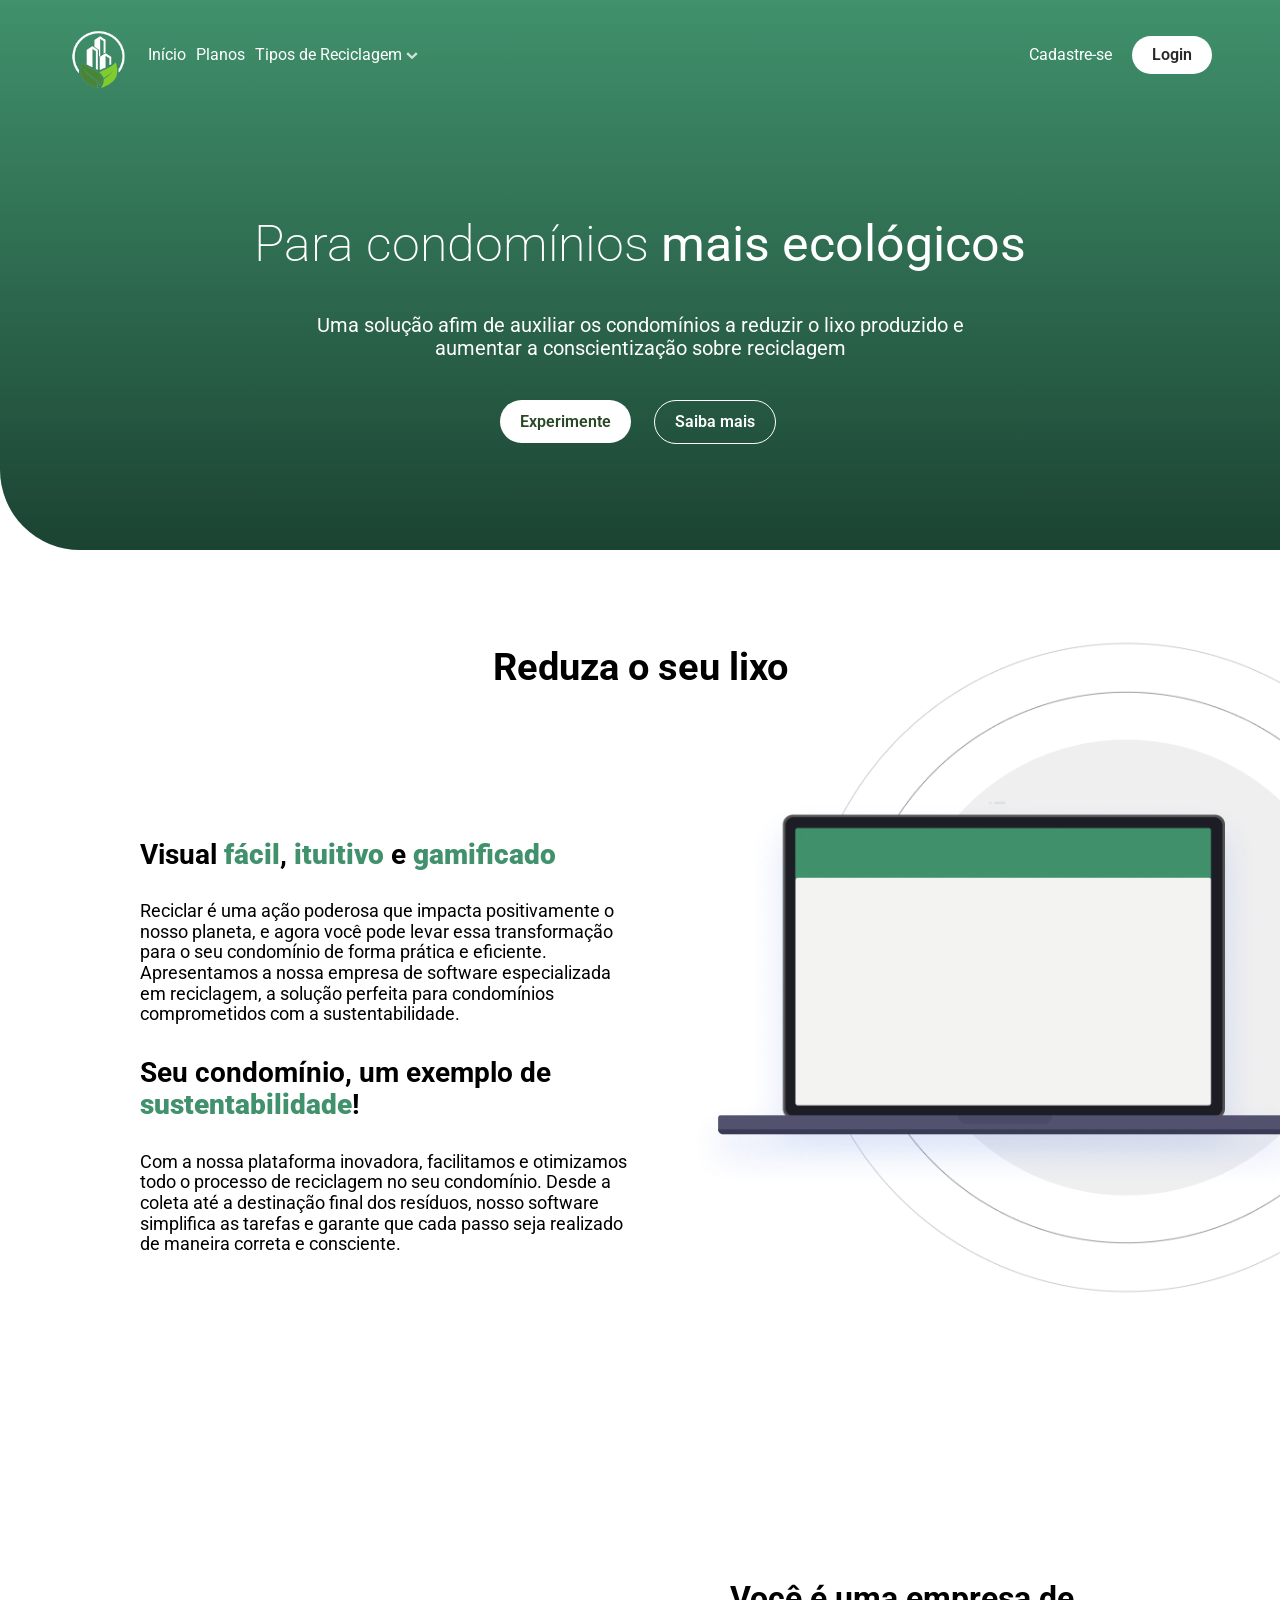
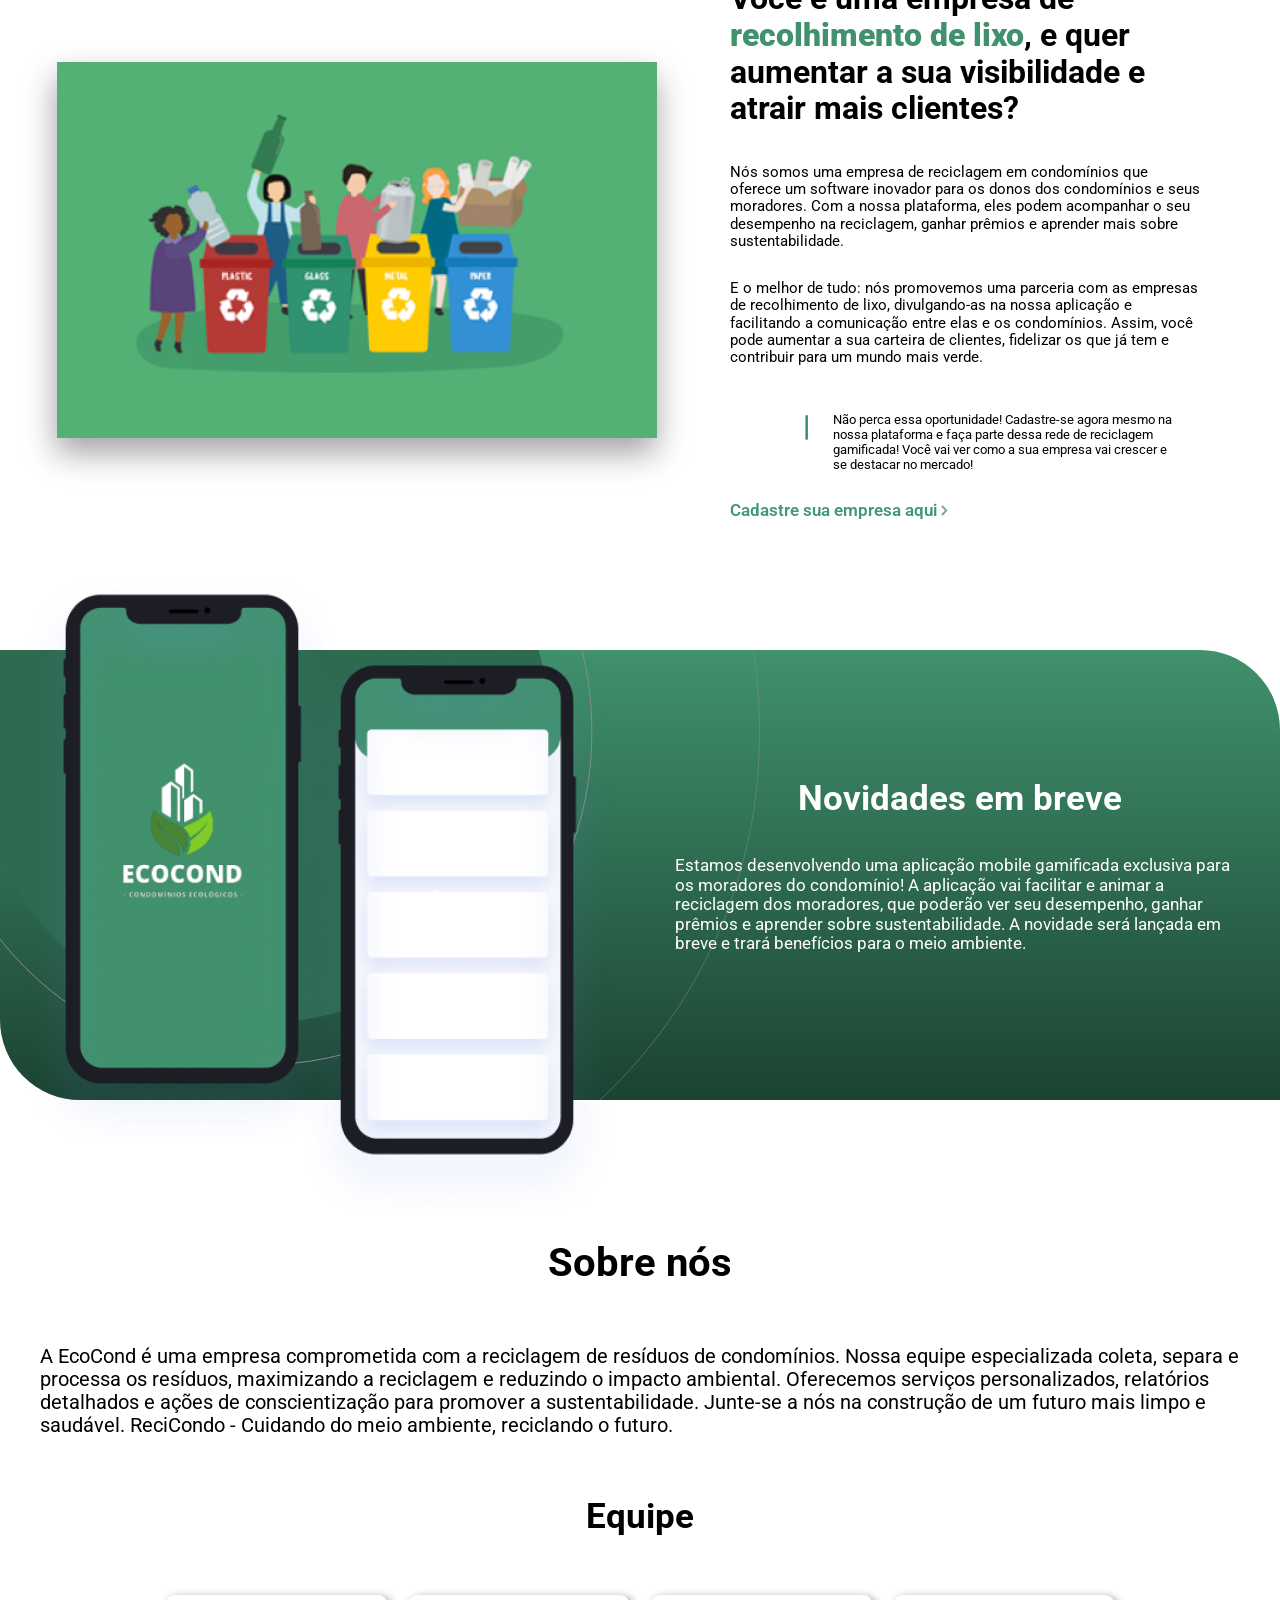
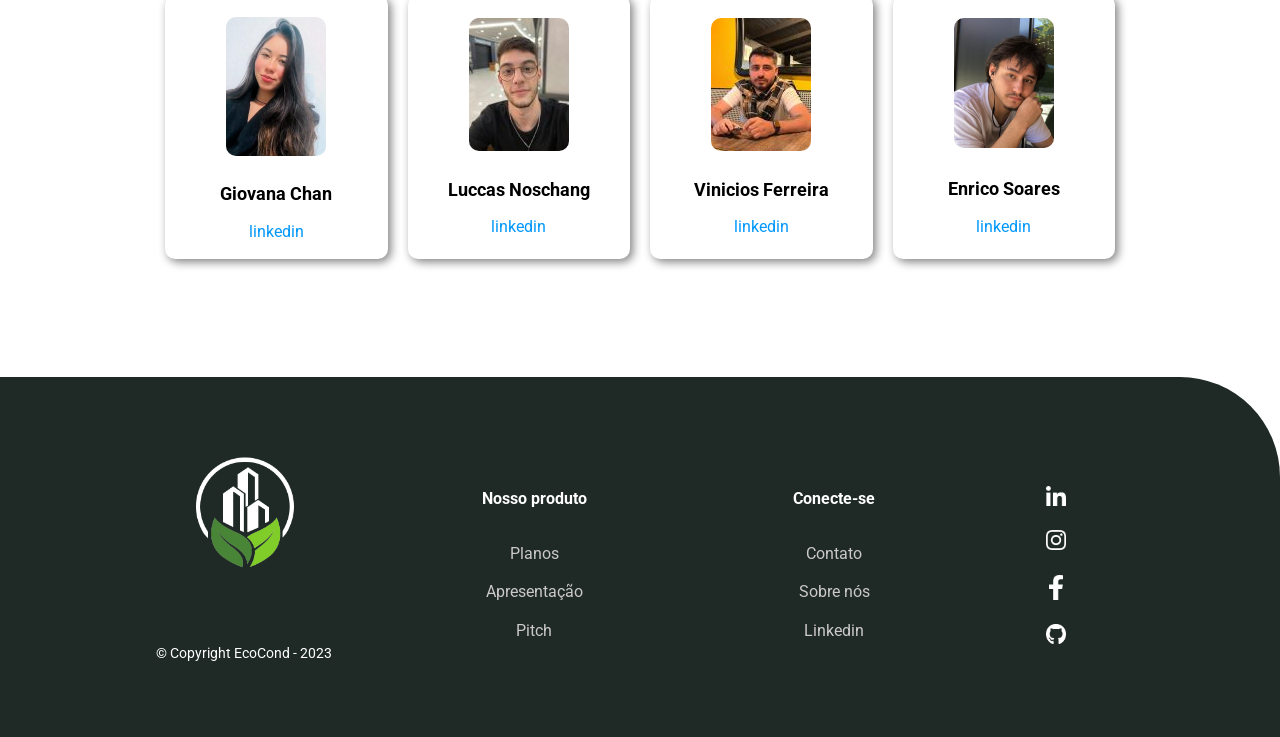
==== index.html @ fe973d86 "att" ====
<!DOCTYPE html>
<html lang="en">
<head>
    <meta charset="UTF-8">
    <meta name="viewport" content="width=device-width, initial-scale=1.0">
    <link rel="preconnect" href="https://fonts.googleapis.com">
    <link rel="preconnect" href="https://fonts.gstatic.com" crossorigin>
    <link href="https://fonts.googleapis.com/css2?family=Roboto:wght@100;300;400&display=swap" rel="stylesheet">
    <link rel="icon" href="img/logo.png">
    <link rel="stylesheet" href="css/normalize.css">
    <link rel="stylesheet" href="css/reset.css">
    <link rel="stylesheet" href="css/style.css">
    <link rel="stylesheet" href="css/cabecalho.css">
    <link rel="stylesheet" href="css/principal.css">
    <link rel="stylesheet" href="css/rodape.css">
    <link rel="stylesheet" href="css/sobreNos.css">
    <title>EcoCond</title>
</head>
<body>
    
    <!-- conteúdo cabeçalho -->

    <div class="container">
        
        <header class="cabeçalho">  
            <div id="selecao-cabecalho">
                <div id="selecao-esquerda">
                </div>  
                
                <div id="selecao-meio-esquerda">
                    <img id="logo" src="img/logo.png" alt="EcoCond logo">
                    
                    <nav class="menu">
                        <ul class="menu-lista">
                            <li class="menu-item"><a class="menu-link" href="index.html">Início</a></li>
                            <li class="menu-item"><a class="menu-link" href="planos.html">Planos</a></li>
                            
                            <li class="item-dropdown" id="dropdown">
                                Tipos de Reciclagem<img src="img/seta.svg" id="seta"></a>
                                <ul class="submenu">
                                    <li class="item-dropdown"><a class="link-dropdown" href="metal.html"><b>Metal</b></a></li>
                                    <li class="item-dropdown"><a class="link-dropdown" href="organico.html"><b>Orgânico</b></a></li>
                                    <li class="item-dropdown"><a class="link-dropdown" href="papel.html"><b>Papel</b></a></li>
                                    <li class="item-dropdown"><a class="link-dropdown" href="plastico.html"><b>Plastico</b></a></li>
                                    <li class="item-dropdown"><a class="link-dropdown" href="vidro.html"><b>Vidro</b></a></li> 
                                    <li class="item-dropdown"><a class="link-dropdown" href="eletronicos.html"><b>Eletrônicos</b></a></li>   
                                </ul>
                            </li> 
                        </ul>
                    </nav>
                </div>
                
                <div id="selecao-meio-meio">
                </div>
                
                <div id="selecao-meio-direita">
                    <nav>
                        <ul class="menu-lista">
                            <div>
                                <li class="menu-item"><a class="menu-link" href="login.html">Cadastre-se</a></li>
                            </div>
                            <div id="espacamento-login-direita">
                                <li id="login-direita"><a id="menu-login" href="login.html">Login</a></li>
                            </div>
                        </ul>
                    </nav>
                </div>
                
                <div id="selecao-direita">
                </div>
            </div>
            
            <div id="baixo-cabecalho">
                <h1 id="titulo-cabecalho">Para condomínios <b>mais ecológicos</b></h1>
                <p id="paragrafo-cabecalho">Uma solução afim de auxiliar os condomínios a reduzir o lixo produzido e aumentar a conscientização sobre reciclagem</p>
                
                <div id="botoes">
                    <div id="espacamento-botoes">
                        <button id="botao-experimente"><a id="link-btn-experimente" href="planos.html">Experimente</a></button>
                    </div>
                    <div id="espacamento-botoes">
                        <button id="botao-saibamais"><a id="link-btn-saibaMais" href="planos.html">Saiba mais</a></button>
                    </div>
                </div>
            </div>
            <!-- <img id="fundo-cabecalho" src="img/fundoCabecalho.png"> -->
        </header>
        

<!-- conteúdo principal -->
        
<div class="divisão">
</div>

        <div class="content">
            
            <div id="principal-cima">
                <h2 class="titulo-pagina">Reduza o seu lixo</h2>
            </div> 
            
            <section>
                <div id="divisao-esquerda">
                </div>

                <div id="principal-esquerda">
                    
                    <div class="alinhamento">
                        <h3 class="subtitulo-pagina">Visual <strong>fácil</strong>, <strong>ituitivo</strong> e <strong>gamificado</strong></h3>
                        <p class="texto-pagina">Reciclar é uma ação poderosa que impacta positivamente o nosso planeta, e agora você pode levar essa transformação para o seu condomínio de forma prática e eficiente. Apresentamos a nossa empresa de software especializada em reciclagem, a solução perfeita para condomínios comprometidos com a sustentabilidade.</p>
                    </div>
                        
                    <div class="alinhamento">
                        <h3 class="subtitulo-pagina">Seu condomínio, um exemplo de <strong>sustentabilidade</strong>!</h3>
                        <p class="texto-pagina">Com a nossa plataforma inovadora, facilitamos e otimizamos todo o processo de reciclagem no seu condomínio. Desde a coleta até a destinação final dos resíduos, nosso software simplifica as tarefas e garante que cada passo seja realizado de maneira correta e consciente.</p>  
                    </div>

                </div>
                
                <div id="principal-direita">
                    <img class="preview-desktop" src="img/desktop.png">
                </div>

            </section>
        </div>

<div id="empresas">
    <div id="empresas-esquerda">
        <img id="empresas-img" src="img/empresasReciclagem.png" alt="">
        <div id="empresas-esquerda-direita">
        </div>    
</div>
    
    <div id="empresas-direita">

        <div id="empresas-direita-cima">
            <h1 id="titulo-empresas">Você é uma empresa de <strong>recolhimento de lixo</strong>, e quer aumentar a sua visibilidade e atrair mais clientes?</h1>
        </div>
            
        <div id="empresas-direita-meio">
            <p class="texto-empresas">Nós somos uma empresa de reciclagem em condomínios que oferece um software inovador para os donos dos condomínios e seus moradores. Com a nossa plataforma, eles podem acompanhar o seu desempenho na reciclagem, ganhar prêmios e aprender mais sobre sustentabilidade.</p>
            
            <p class="texto-empresas">E o melhor de tudo: nós promovemos uma parceria com as empresas de recolhimento de lixo, divulgando-as na nossa aplicação e facilitando a comunicação entre elas e os condomínios. Assim, você pode aumentar a sua carteira de clientes, fidelizar os que já tem e contribuir para um mundo mais verde.</p>
        </div>
            
        <div id="empresas-direita-meio-baixo">
            <div id="espacamento-direita"></div>
            <img id="marcador" src="img/marcador.png" alt="">
            <p id="texto-empresas-meio-baixo">Não perca essa oportunidade! Cadastre-se agora mesmo na nossa plataforma e faça parte dessa rede de reciclagem gamificada! Você vai ver como a sua empresa vai crescer e se destacar no mercado!</p>
        </div>

        <div id="empresas-direita-baixo">
            <a id="empresas-cadastro" href="CadastrarEmpresas.html">Cadastre sua empresa aqui <img src="img/seta.png" alt=""></a>
        </div>
    </div>
</div>

<div class="divisão">
</div>


<!-- conteúdo complementar -->
        
            <aside>
                <div id="novidades">
                    <div id="complementar">
                        <div id="complementar-esquerda">
                            <img id="circle" src="img/circles.svg" alt="">
                            <img id="mobile" src="img/celulares.png" alt="EcoCond mobile">
                    </div>
                        
                        <div id="complementar-direita">
                            <h1 id="titulo-complementar">Novidades em breve</h1>
                            <p id="subtitulo-complementar"> Estamos desenvolvendo uma aplicação mobile gamificada exclusiva para os moradores do condomínio! A aplicação vai facilitar e animar a reciclagem dos moradores, que poderão ver seu desempenho, ganhar prêmios e aprender sobre sustentabilidade. A novidade será lançada em breve e trará benefícios para o meio ambiente. </p>
                        </div>
                    </div>
                </div>

<div class="divisão">
</div>


<div id="sobreNos">
    
    
        <p id="titulo-sobrenos">Sobre nós</p> 
        
        <p class="textoSobre">A EcoCond é uma empresa comprometida com a reciclagem de resíduos de condomínios. Nossa equipe especializada coleta, separa e processa os resíduos, maximizando a reciclagem e reduzindo o impacto ambiental. Oferecemos serviços personalizados, relatórios detalhados e ações de conscientização para promover a sustentabilidade. Junte-se a nós na construção de um futuro mais limpo e saudável. ReciCondo - Cuidando do meio ambiente, reciclando o futuro.</p>
    
        <h2 id="nomeEquipe">Equipe</h2>
    
    <section class="image-gallery">

                     <div class="card" class="image-gallery">
                       <img class="tamanhoImagem"  src="img/gi.png">
                       <div class="espaçamento-saibaMais">  
                           <p class="fonteNome">Giovana Chan</p>
                           <a class="alteracaoLinkedin" href="https://www.linkedin.com/in/giovana-chan-403ba5239/" target="_blank">linkedin</a>
                        </div>
                    </div>
                    
                    <div class="card" class="image-gallery">
                        <img class="tamanhoImagem"  src="img/luca.jpg">
                        <div class="espaçamento-saibaMais">
                            <p class="fonteNome">Luccas Noschang</p>
                            <a class="linkedinFonte" href="https://www.linkedin.com/in/luccas-noschang-95173220b/" target="_blank">linkedin</a>
                        </div>
                    </div>
                    <div class="card" class="image-gallery">
                        <img class="tamanhoImagem" src="img/vini.jpg">
                        <div class="espaçamento-saibaMais">
                            <p class="fonteNome">Vinicios Ferreira</p>
                            <a class="linkedinFonte" href="https://www.linkedin.com/in/vinicios-ferreira-dos-santos-252737183/" target="_blank">linkedin</a>
                        </div>
                    </div>
                    <div class="card" class="image-gallery">
                        <img class="tamanhoImagem" src="img/enrico.png ">
                        <div class="espaçamento-saibaMais">
                            <p class="fonteNome">Enrico Soares</p>
                            <a class="linkedinFonte" href="https://www.linkedin.com/in/enrico-soares-ramos-da-silva-666826270/" target="_blank">linkedin</a>
                        </div>
                    </div>
                </section>
                
            </div>
            </aside>

<div class="divisão">
</div>

<!-- conteúdo do rodapé -->

            <footer>
                
                <div id="rodape-esquerda">
                </div>
                
                <div id="rodape-meio-esquerda">
                    <img id="logo-rodape" src="img/logo.png" alt="EcoCond logo">
                    <p id="copyright">&copy; Copyright EcoCond - 2023</p>
                    
                </div>
                
                <div id="rodape-meio-meio">
                    <p class="titulo-rodape">Nosso produto</p>
                    <a class="rodape" href="">Planos</a>
                    <a class="rodape" href="">Apresentação</a>
                    <a class="rodape" href="">Pitch</a>
                </div>
                    
                <div id="rodape-meio-direita">
                    <p class="titulo-rodape">Conecte-se</p>
                    <a class="rodape" href="">Contato</a>
                    <a class="rodape" href="">Sobre nós</a>
                    <a class="rodape" href="">Linkedin</a>
                </div>
            
                
                <div id="redes-sociais">
                    <div></div>
                    <a href=""><img id="linkedin" src="img/linkedin.png" alt="Linkedin"></a>
                    <a href=""><img id="instagram" src="img/instagram.png" alt="Instagram"></a>
                    <a href=""><img id="facebook" src="img/facebook.png" alt="Facebook"></a>
                    <a href="https://github.com/luccasnoschang/Site-SA"><img id="github" src="img/github.png" alt="GitHub"></a>
                </div>
                    
                <div id="rodape-direita">
                </div>
                
            </footer>
    </div>

</body>
</html>
---- css/cabecalho.css ----
/* *{
    border: 1px solid red; 
} */

html{
    height: 100%;
}

body{
    height: 100%;
    font-family: 'Roboto', sans-serif;
}

.container{
    width: 100%;
    height: 100%;
    position: absolute;
}

.cabeçalho{
    background:linear-gradient(#40916c, #1b4332);
    border-radius: 0px 0px 0px 80px;
    width: 100%;
    height: 550px;
}

#selecao-cabecalho{
    display: flex;
    width: 100%;
    height: 20%;
}

#fundo-cabecalho{
    width: 900px;
    height:900px;
    opacity: 20%;
    object-fit: cover;
    object-position:0px 200px;
    transform: translate(60%, -100%);
}

#selecao-esquerda{
    height: 100%;
    width: 5%;
}

#selecao-meio-esquerda{
    display: flex;
    align-items: center;
    height: 100%;
    width:40%;
}

#logo{
    margin-right: 10px;
    height: 70px;
    width: 80px;
}

.menu{
    width: 360px;
}

.menu-lista{
    width: 800px;
    display: flex;
    justify-content:end;
    width: 200px;
    align-items: center;
    gap: 10px;
    text-decoration: none;
    color: white;
    width: 350px;
}

.menu-item {
    list-style: none;
    text-decoration: none;
    color: white;
    font-size:15.7px;
}

#seta{
    width: 12px;
    padding-left: 4px;
}

.item-dropdown{
    cursor: pointer;
    list-style: none;
    margin-right: 0;
    padding: 0;
    font-size:15px;
    text-decoration: none;
    color: white;
}

.submenu{
    position: absolute;
    box-shadow: 0 0 2px #285a44;
    display: none;
}

.submenu a{
    display: block;
    font-weight: 100;
    margin: 10px;
    padding: 0px 40px 0px 40px;
    border-radius: 0;
}

#dropdown{
    width: 550px;
    list-style: none;
    text-decoration: none;
    color: white;
    font-size:15.7px;
}

.item-dropdown:hover .submenu{
    display: block;
    background-color: #1b4332;
    border-radius: 0px 0px 10px 10px;
}

.link-dropdown{
    font-size:16px;    
}

.link-dropdown:hover{
    opacity: 70%;
}

nav li a{
    text-decoration: none;
    color: white;
    
}

.menu-link{
    text-decoration: none;
    color: white;
}

.menu-link:hover{
    opacity: 70%;
}

#selecao-meio-meio{
    height: 100%;
    width: 20%;
}

#selecao-meio-direita{
    display: flex;
    align-items: center;
    justify-content: end;
    height: 100%;
    width:40%;
}

#espacamento-login-direita{
    display: flex;
    justify-content: center;
    width: 100px;
}

#login-direita{
    list-style: none;
    color: black;
    background-color: white;    
    border-radius: 20px;
    padding: 10px 20px 10px 20px;
    border: solid 0px;
    font-weight: 500;
}

#menu-login{
    text-decoration: none;
    color: #272827;
    font-weight:600;
}

#login-direita:hover{
    letter-spacing: 1.5px;
    transition-duration: .28s;
    cursor: pointer;
}

#login-direita:visited{
    color:white;
}

#login-direita:active{
    font-weight: 400;
    
    color:white;
    background-color: rgba(0, 0, 0, 0.0);
    border: solid 1px;
}

#selecao-direita{
    height: 100%;
    width: 5%;
}

#baixo-cabecalho{
    color: white;
    display: flex;
    flex-direction: column;
    align-items: center;
    justify-content: center;
    width: 100%;
    height: 80%;
    gap:20px;
}

#titulo-cabecalho{
    font-size:50px;
    font-weight: 200;
}

#paragrafo-cabecalho{
    width:700px;
    text-align: center;
    font-size: 20px;
}

#botoes{
    display: flex;
}

#espacamento-botoes{
    display: flex;
    justify-content: center;
    align-items: center;
    width: 150px;
}

#botao-experimente{
    text-align: center;
    background-color: white;    
    border-radius: 40px;
    padding: 12.5px;
    padding-left: 20px;
    padding-right:20px;
    border: solid 0px;
    font-weight: 600;
    cursor: pointer;
    color: #294925;
}

#botao-experimente:hover{
    letter-spacing: 1.5px;
    transition-duration: .28s;
    font-weight: 600;
}

#botao-experimente:active{
    background-color: rgba(0, 0, 0, 0.0);
    border: solid 1px;
    color:white;
    padding: 12px 20px 12px 20px;
}

#link-btn-experimente{
    text-decoration: none;
    color:#294925;
}

#link-btn-experimente:active{
    color: white;
}

#botao-experimente:active #link-btn-experimente{
    color: white;
}

#botao-saibamais{
    text-align: center;
    background-color: rgba(0, 0, 0, 0.0);
    color: none;
    border: solid 1px;
    color:white;
    border-radius: 30px;
    padding: 12px 20px 12px 20px;
    font-weight: 600;
    cursor: pointer;   
}

#botao-saibamais:hover{
    font-weight: 600;
    letter-spacing: 1.5px;
    transition-duration: .28s;
    padding: 12px;
    padding-left: 20px;
    padding-right:20px;
}

#botao-saibamais:active{
    background-color: white;
    border: solid 0px;
    color: #294925;
    padding: 12px;
    padding-left: 20px;
    padding-right:20px;
}

#botao-saibamais:active #link-btn-saibaMais{
    color: #294925;
}

#link-btn-saibaMais{
    text-decoration: none;
    color:white;
}

#link-btn-saibaMais:active{
    color: #294925;
}
---- css/principal.css ----
.content{
    width: 100%;
    height: 100%;
}

section{
    display: flex;
    height: 100%;
    width: 100%;
}

#principal-cima{
    display: flex;
    align-items: flex-end;
    justify-content: center;
    width: 100%;
    height: 10%;
}

.titulo-pagina{
    font-size: 38px;
    margin: 50px;
}

#divisao-esquerda{
    width: 15%;
    height:70%;
}

#principal-esquerda{
    display: flex;
    flex-direction: column;
    justify-content: center;
    height: 70%;
    width: 40%;
}

.alinhamento{
    margin-top: 50px;
    height: 180px; 
    display: flex;
    flex-direction: column;
    justify-content: flex-end;
}

.subtitulo-pagina{
    width: 500px;
    font-size: 28px;
}

strong{
    color: #40916c;
}

.texto-pagina{
    width: 500px;
    margin:30px 0px 30px 0px;
    font-size:18px;
}

#principal-direita{
    display: flex;
    flex-direction: row-reverse;
    height: 70%;
    width: 50%;
}

.preview-desktop{
    width: 750px;
    height: 650px;
    object-fit: cover;
    object-position:150px 0px;
    transform: translate(0, -15%);
}

#empresas{
    display: flex;
    width: 100%;
    height: 600px;
}

#empresas-esquerda{
    display: flex;
    justify-content: flex-end;
    align-items: center;
    width: 57%;
    height: 100%;
}

#empresas-esquerda-direita{
    width: 10%;
}

#empresas-img{
    width: 600px;
    box-shadow: -1px 15px 30px rgb(163, 163, 163);
}

#empresas-direita{
    display: flex;
    flex-direction: column;
    margin-top: 30px;
    width: 43%;
    height: 100%;
}

#empresas-direita-cima{
    width: 100%;
    height: 25%;
    display: flex;
    align-items: flex-start;
}

#titulo-empresas{
    width: 450px;
}

#empresas-direita-meio{
    height: 45%;
    width: 100%;
    display: flex;
    flex-direction: column;
    justify-content: center;
    align-items: flex-start;
}

.texto-empresas{
    width: 470px;
    font-size: 15px;
}

#texto-empresas-meio-baixo{
    width: 350px;
    font-size: 13px;
}

#espacamento-direita{
    width: 50px;
}

#marcador{
    margin-top: 15px;
    width: 3px;
    height: 25px;
}

#empresas-direita-meio-baixo{
    height: 13%;
    width: 100%;
    display: flex;
    align-items: flex-start;
    gap: 25px;
    justify-content: flex-start;
}

#empresas-direita-baixo{
    display: flex;
    align-items: center;
    width: 100%;
    width: 100%;
    height: 11%;
}

#empresas-cadastro{
    font-size: 17px;
    text-decoration: none;
    color: #419974;
    font-weight: 600;
}

aside{
    width: 100%;
    display: flex;
    flex-direction: column;
}

#novidades{
    background:linear-gradient(#40916c, #1b4332);
    border-radius:0px 80px 0px 80px;
    display: flex;
    flex-direction: column;
    justify-content: center;
    align-items: center;
    width: 100%;
    height:450px;
}

#complementar{
    display: flex;
    width: 100%;
    height: 100%;
}

#complementar-esquerda{
    display: flex;
    justify-content: center;
    width: 50%;
    height: 100%;
}

#circle{
    position: absolute;
    width:1000px;
    height: 450px; 
    object-position: -60px -420px;
    object-fit: cover;
}

#mobile{
    position: absolute;
    z-index: 9999;
    width: 600px;
    height: 650px;
    transform: translate(0px, -12%);
}

#complementar-direita{
    display: flex;
    flex-direction: column;
    justify-content: center;
    align-items:center;
    width: 50%;
    gap:20px;
    height: 100%;
}

#titulo-complementar{
    color:white;
    font-size: 35px;
}

#subtitulo-complementar{
    width:570px;
    font-size: 17px;
    color: white;
}

#sobreNos{
    display: flex;
    flex-direction: column;
    justify-content: center;
    align-items: center;
}

#titulo-sobrenos{
    height: 45px;
    font-size: 40px;
    font-weight: bold;
}

.image-gallery{
    display: flex;
    flex-direction:row;
    justify-content:space-between;
    align-items: center;
    gap:20px;
    width: 95%;
    max-width: 950px;
    height: 300px;
}
    
.titulo{
    font-size: 20px;
    display: flex;
    justify-content: center;
    align-items: center;
    flex-direction: column;
    color: aliceblue;
}
  
.textoSobre{
    width: 1200px;
    font-size: 20px;
    display: flex;
    justify-content: center;
    align-items: center;
    flex-direction: column;
}
  
#nomeEquipe{
    font-size: 35px;
    margin: 40px;
}
  
.linkedinFonte{
    text-decoration: solid;
    color:  #0197fc;
    display: flex;
    justify-content: center;
    align-items: center;
}
  
.alteracaoLinkedin{
    text-decoration: solid;
    color:  #0197fc;
    display: flex;
    justify-content: center;
    align-items: center;
    object-position: 0px 0px;
    transform: translate(0%, 0%);
}
  
.card {
    display: flex;
    justify-content:space-around;
    flex-direction: column;
    align-items: center;
    width: 200px;
    gap:10px;
    height: 220px;
    padding: 22px;
    background-color:white;
    border-radius: 10px;
    box-shadow: 3px 3px 10px grey;
}
  
.fonteNome{
    font-weight: bold;
    font-size: 18px;
}
  
.alteracaoNome{
    display: flex;
    justify-content: center;
}
  
.espaçamento-saibaMais{
    display: flex;
    flex-direction: column;
}

.tamanhoImagem{
    border-radius: 10px;
}

.divisão{
    width: 100%;
    height: 100px;
}
---- css/rodape.css ----
/* Rodapé */

footer{
    background: rgb(31, 42, 38);
    border-radius: 0px 100px 0px 0px;
    color: white;
    display: flex;
    text-align: center;
    justify-content: space-between;
    width:100%;
    height: 40%;
}

#rodape-esquerda{
    width:15%;
    height: 100%;
}

#rodape-meio-esquerda{
    width:15%;
    display: flex;
    flex-direction: column;
    justify-content: center;
    gap: 60px;
    align-items: center;
}

#logo-rodape{
    width:150px;
    height:135px;
}

#rodape-meio-meio{
    display: flex;
    flex-direction: column;
    align-items: flex-end;
    justify-content: center;
    gap: 20px;
    width:35%;
}

.titulo-rodape{
    width:300px;
    font-size: 16px;
    font-weight: bold;
}

.rodape{
    width: 300px;
    color: rgb(203, 201, 201);
    text-decoration: none;
    
}

#rodape-meio-direita{
    display: flex;
    text-align: center;
    flex-direction: column;
    align-items: flex-start;
    justify-content: center;
    gap: 20px;
    width:35%;
}

#rodape-direita{
    width:20%;
    height: 100%;
}

#copyright{
    font-size: 14px;
    height: 20px;
    width: 200px;
}

#redes-sociais{
    display: flex;
    align-items: center;
    justify-content: center;
    flex-direction: column;
    width: 70px;
    gap:20px;
}

#linkedin{
    height: 20px;
}

#instagram{
    height: 20px;
}

#facebook{
    height: 25px;
}

#github{
    height: 20px;
}
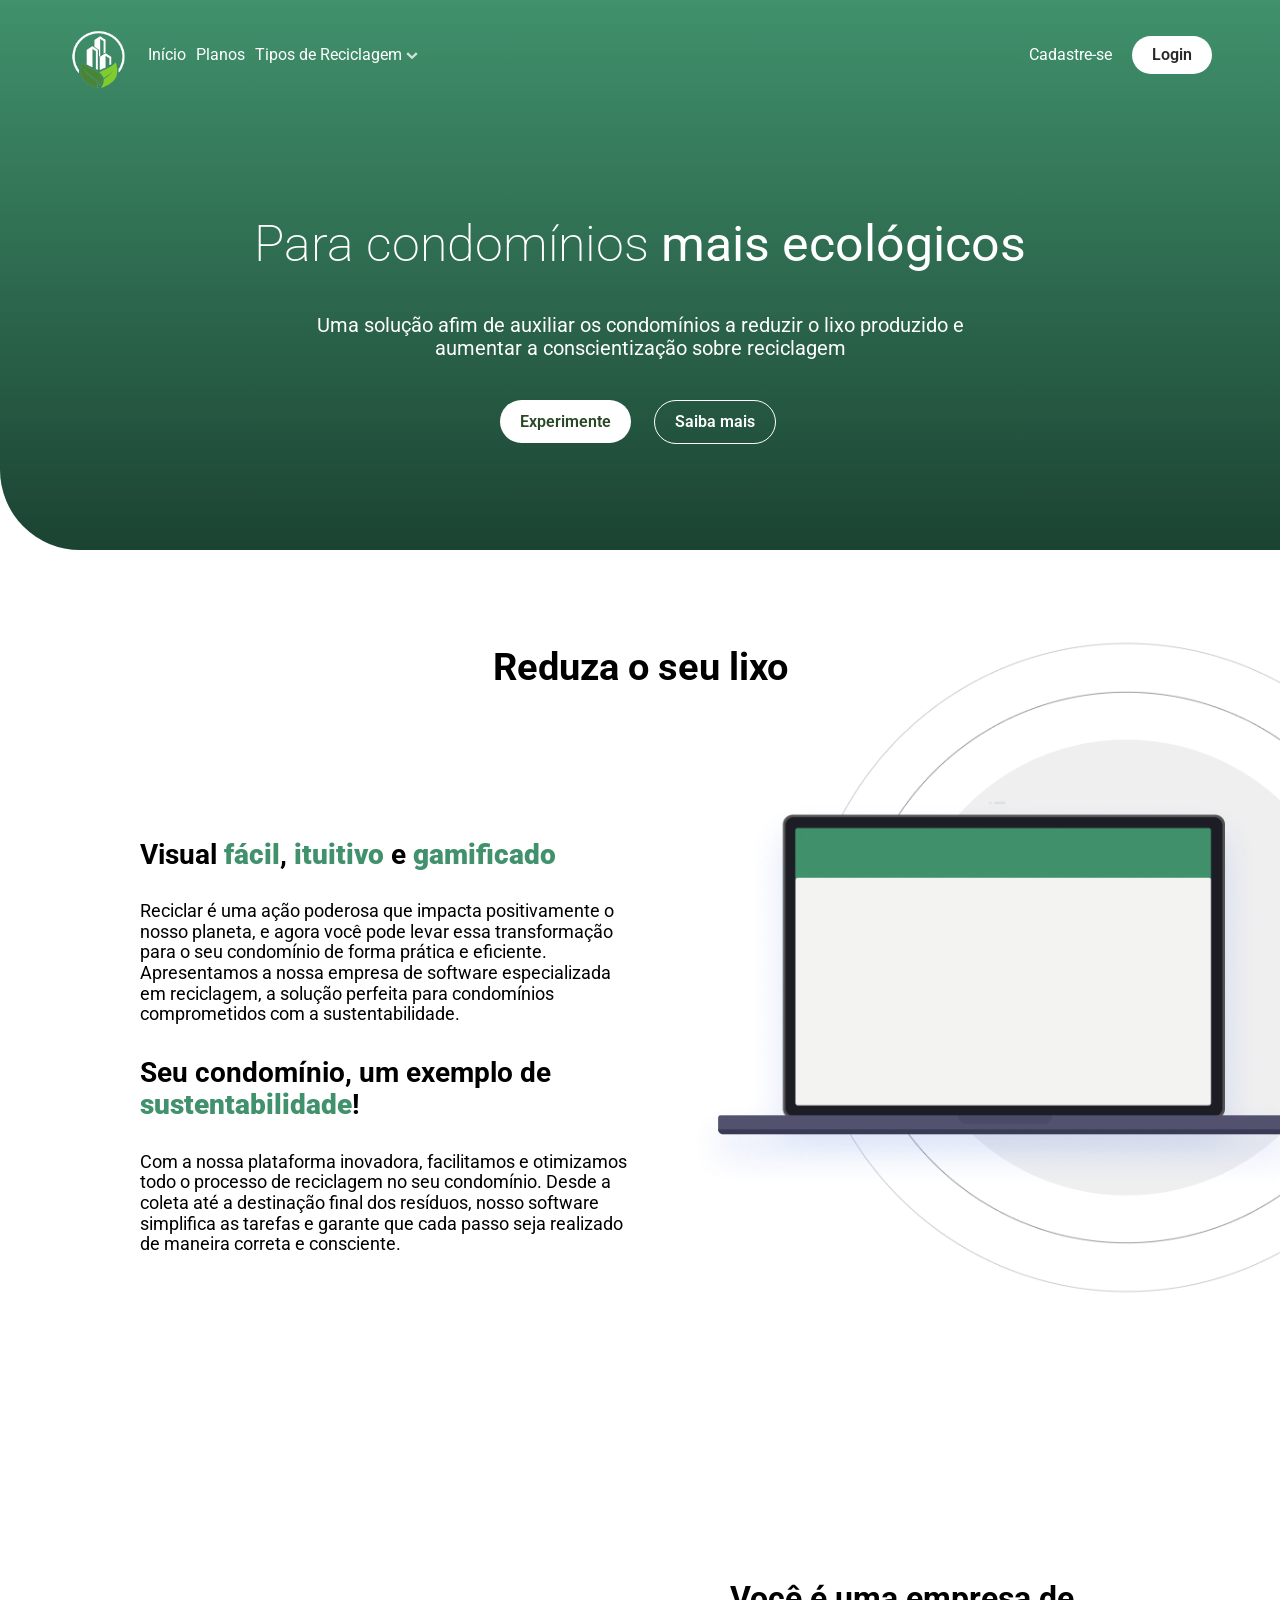
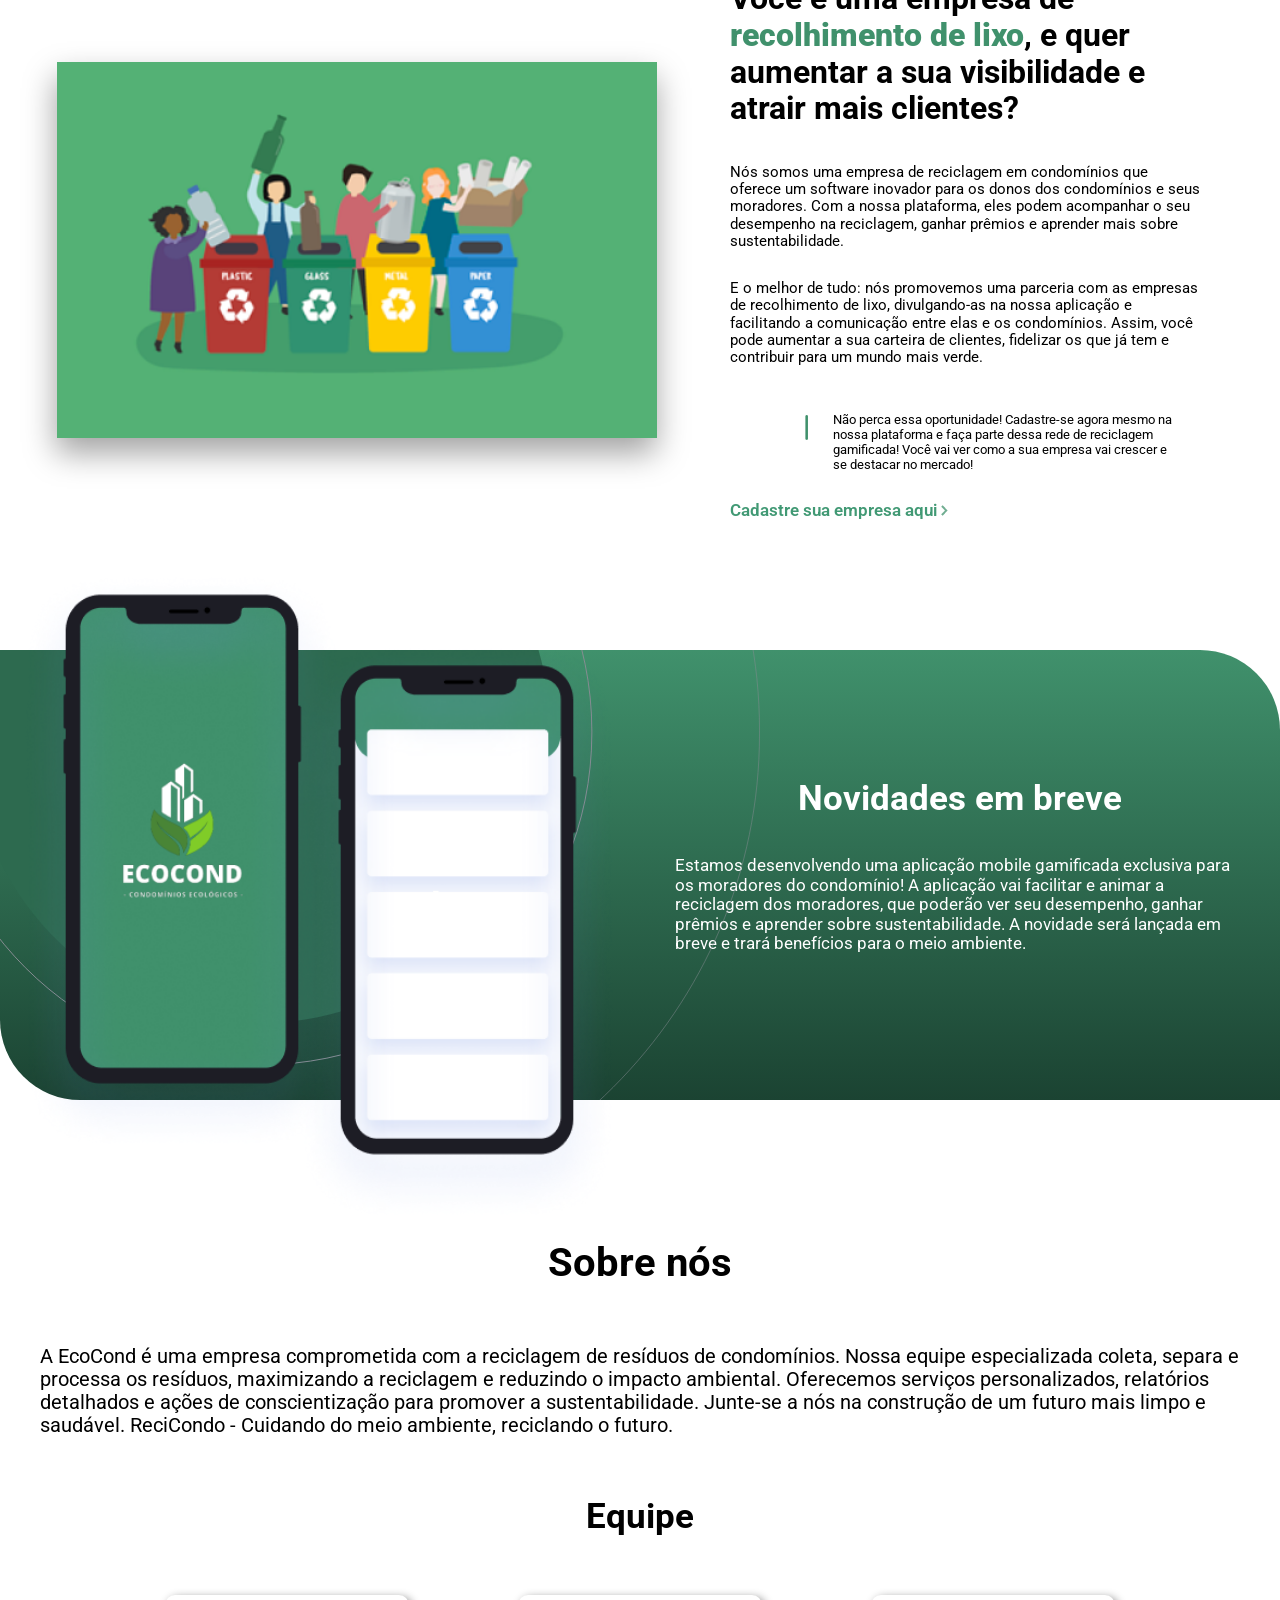
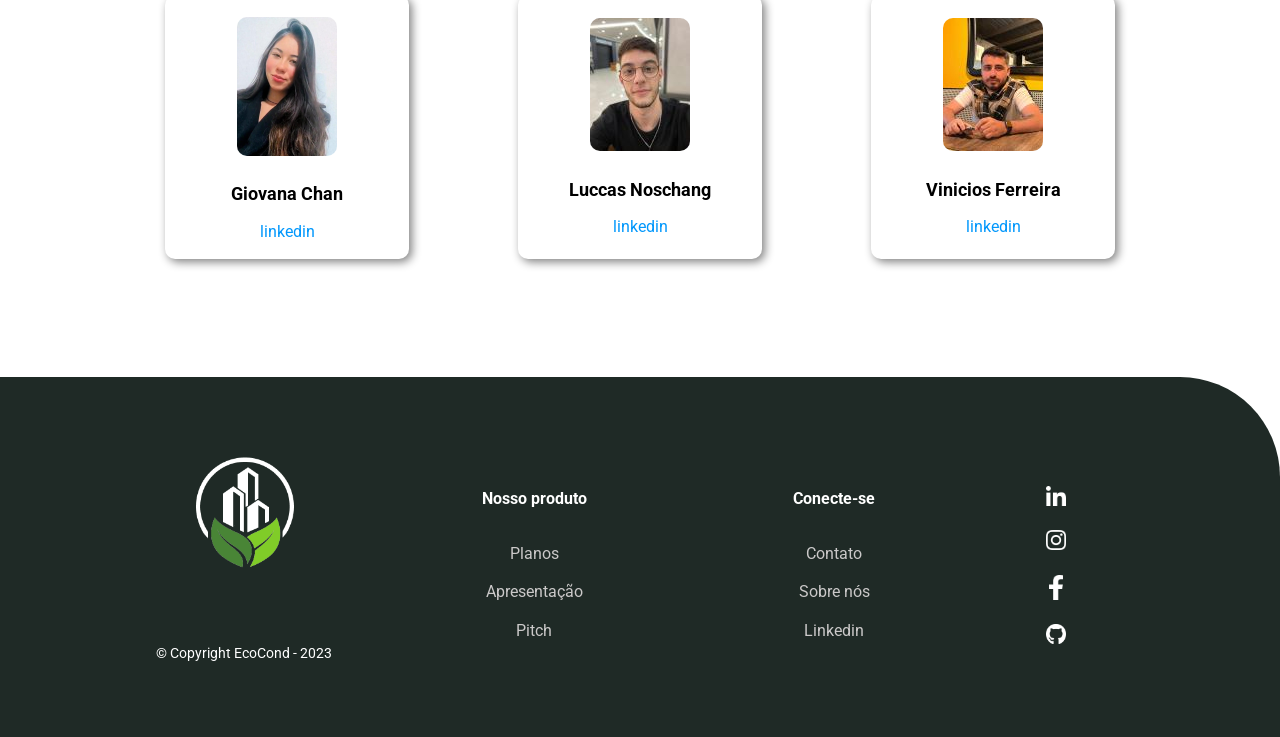
==== commit aec6fedb: "att" ====
--- a/index.html
+++ b/index.html
@@ -57,7 +57,7 @@
                     <nav>
                         <ul class="menu-lista">
                             <div>
-                                <li class="menu-item"><a class="menu-link" href="login.html">Cadastre-se</a></li>
+                                <li class="menu-item"><a class="menu-link" href="cadastrarCondiminio.html">Cadastre-se</a></li>
                             </div>
                             <div id="espacamento-login-direita">
                                 <li id="login-direita"><a id="menu-login" href="login.html">Login</a></li>
@@ -211,14 +211,6 @@
                             <p class="fonteNome">Vinicios Ferreira</p>
                             <a class="linkedinFonte" href="https://www.linkedin.com/in/vinicios-ferreira-dos-santos-252737183/" target="_blank">linkedin</a>
                         </div>
-                    </div>
-                    <div class="card" class="image-gallery">
-                        <img class="tamanhoImagem" src="img/enrico.png ">
-                        <div class="espaçamento-saibaMais">
-                            <p class="fonteNome">Enrico Soares</p>
-                            <a class="linkedinFonte" href="https://www.linkedin.com/in/enrico-soares-ramos-da-silva-666826270/" target="_blank">linkedin</a>
-                        </div>
-                    </div>
                 </section>
                 
             </div>
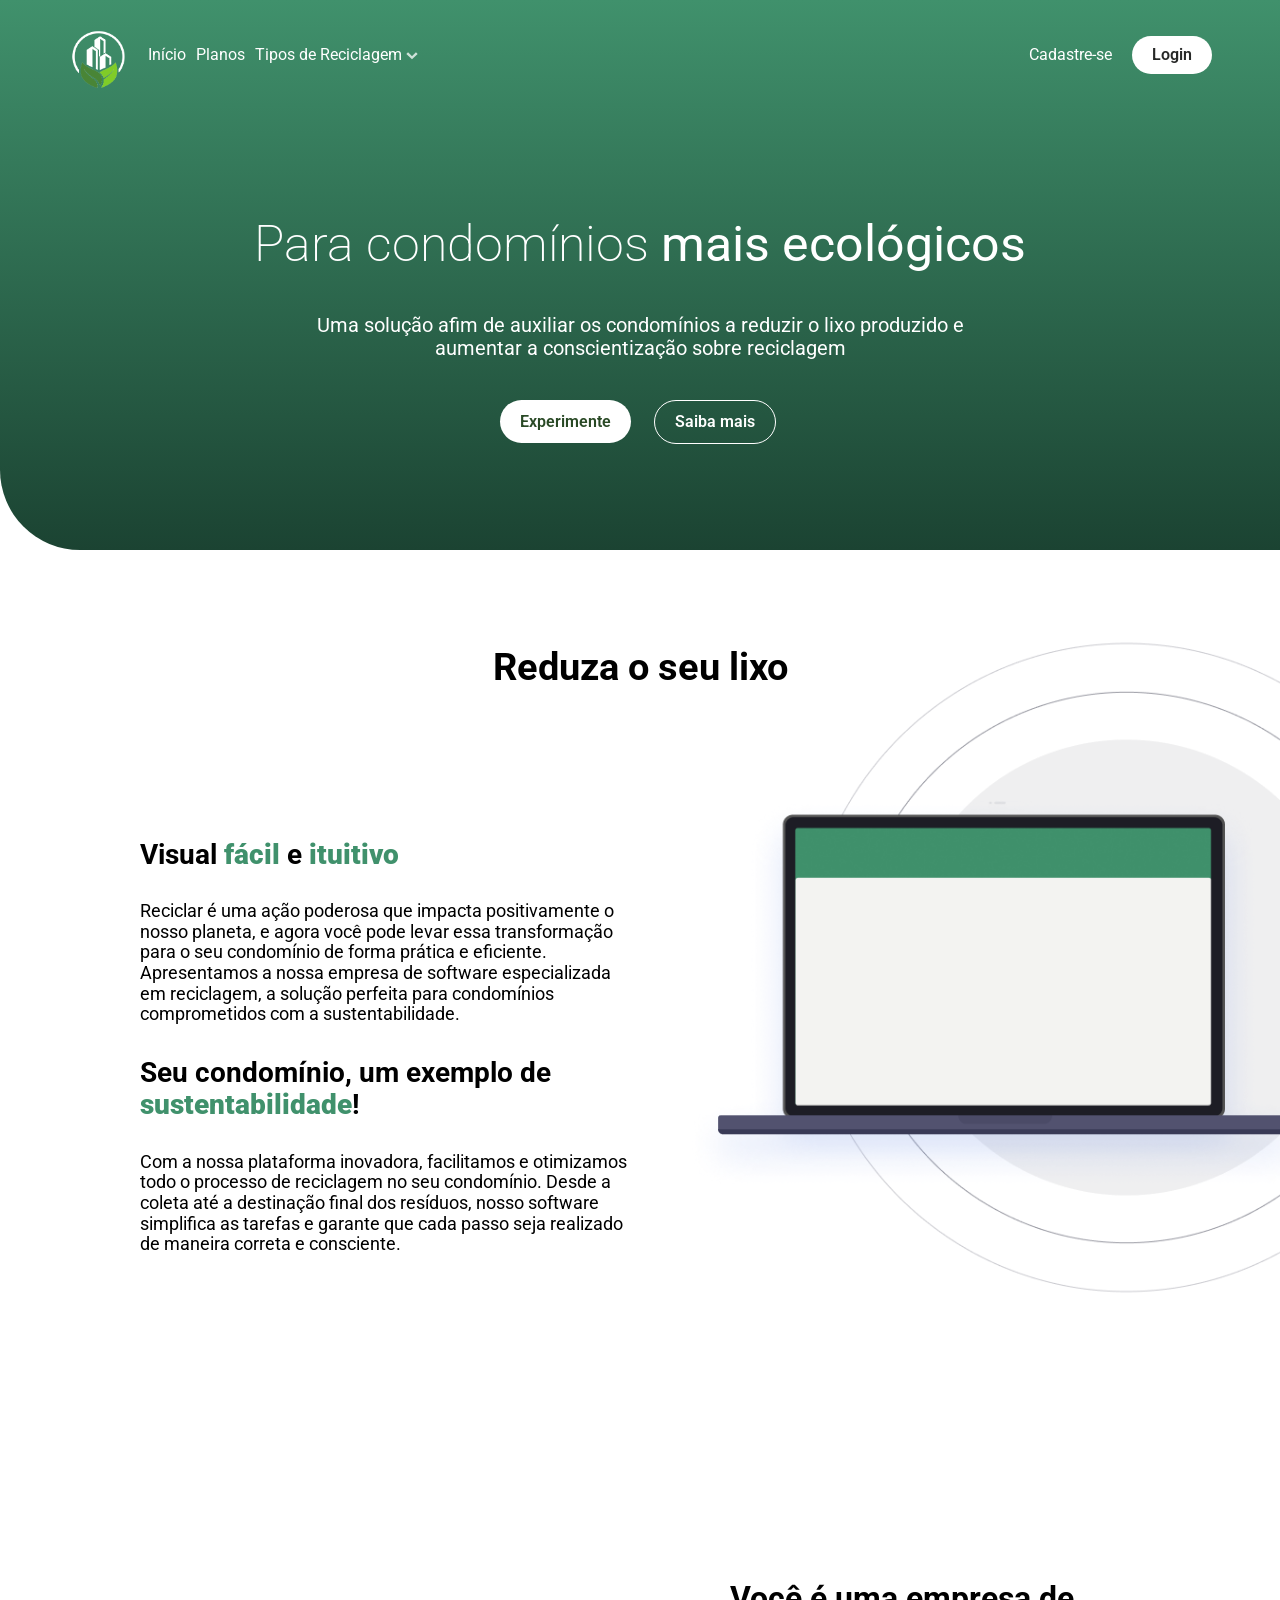
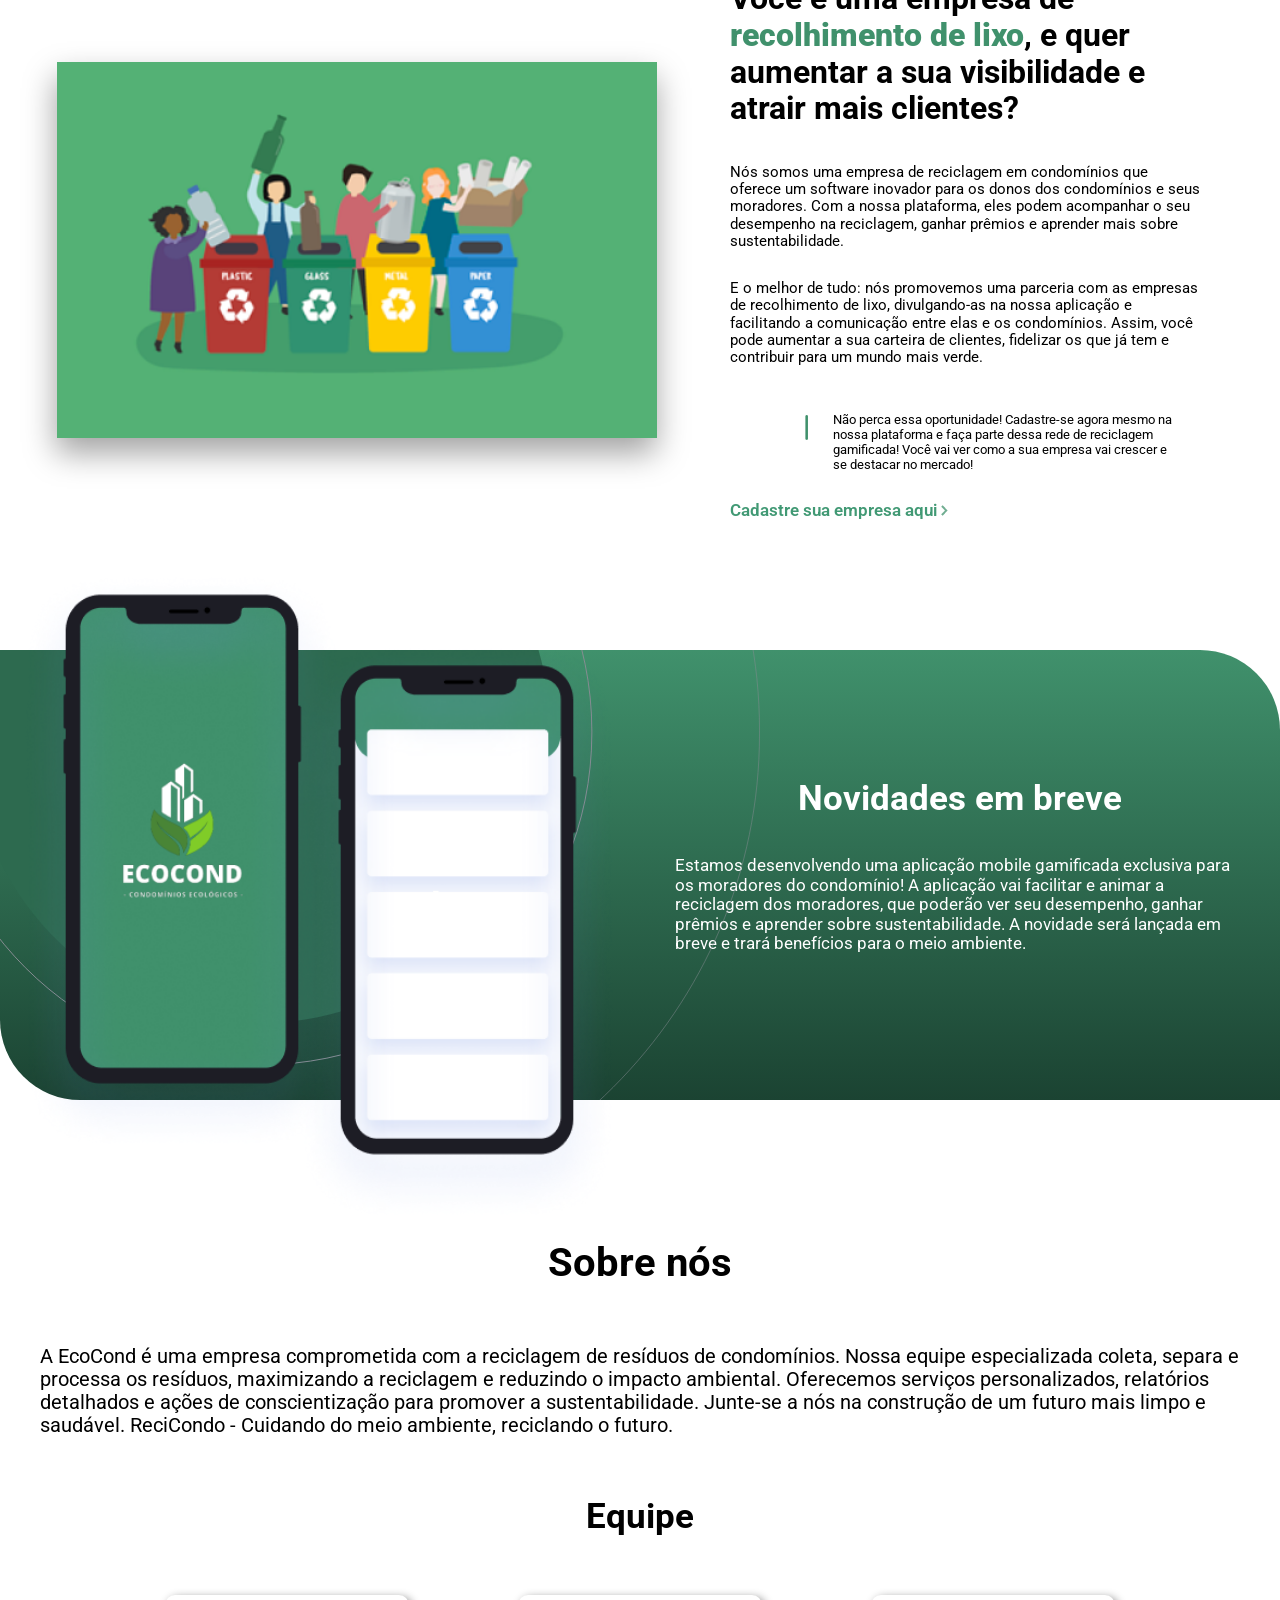
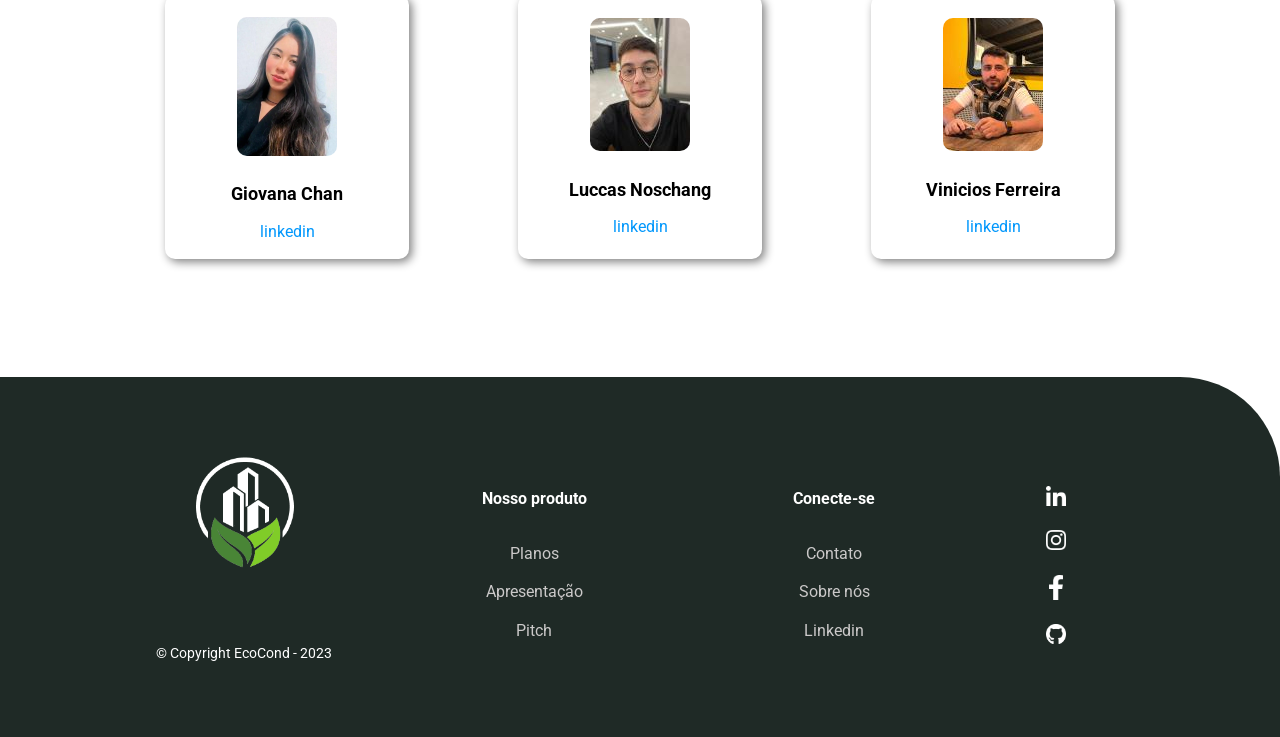
==== commit abb468f3: "att" ====
--- a/index.html
+++ b/index.html
@@ -79,7 +79,7 @@
                         <button id="botao-experimente"><a id="link-btn-experimente" href="planos.html">Experimente</a></button>
                     </div>
                     <div id="espacamento-botoes">
-                        <button id="botao-saibamais"><a id="link-btn-saibaMais" href="planos.html">Saiba mais</a></button>
+                        <button id="botao-saibamais"><a id="link-btn-saibaMais" href="#anchor">Saiba mais</a></button>
                     </div>
                 </div>
             </div>
@@ -105,7 +105,7 @@
                 <div id="principal-esquerda">
                     
                     <div class="alinhamento">
-                        <h3 class="subtitulo-pagina">Visual <strong>fácil</strong>, <strong>ituitivo</strong> e <strong>gamificado</strong></h3>
+                        <h3 class="subtitulo-pagina">Visual <strong>fácil</strong> e <strong>ituitivo</strong></h3>
                         <p class="texto-pagina">Reciclar é uma ação poderosa que impacta positivamente o nosso planeta, e agora você pode levar essa transformação para o seu condomínio de forma prática e eficiente. Apresentamos a nossa empresa de software especializada em reciclagem, a solução perfeita para condomínios comprometidos com a sustentabilidade.</p>
                     </div>
                         
@@ -181,7 +181,7 @@
 
 <div id="sobreNos">
     
-    
+    <div id="anchor"></div>
         <p id="titulo-sobrenos">Sobre nós</p> 
         
         <p class="textoSobre">A EcoCond é uma empresa comprometida com a reciclagem de resíduos de condomínios. Nossa equipe especializada coleta, separa e processa os resíduos, maximizando a reciclagem e reduzindo o impacto ambiental. Oferecemos serviços personalizados, relatórios detalhados e ações de conscientização para promover a sustentabilidade. Junte-se a nós na construção de um futuro mais limpo e saudável. ReciCondo - Cuidando do meio ambiente, reciclando o futuro.</p>
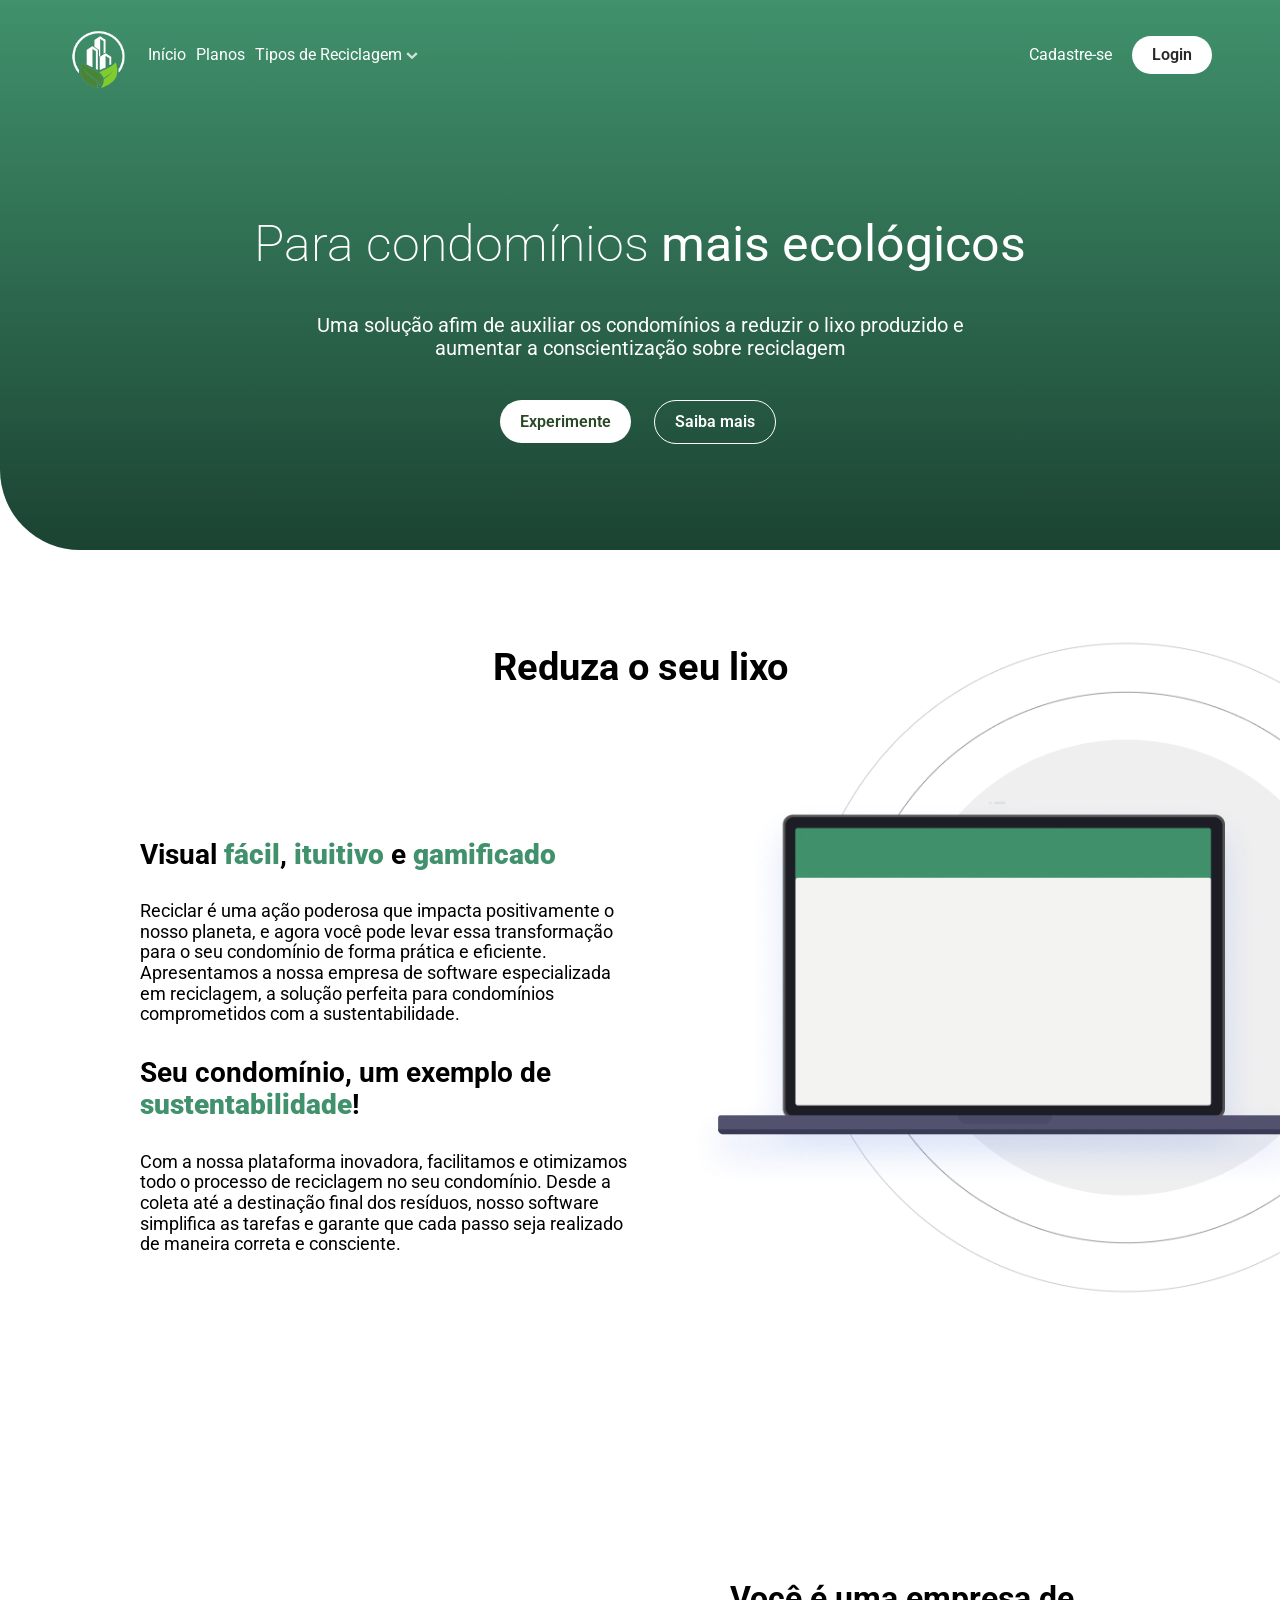
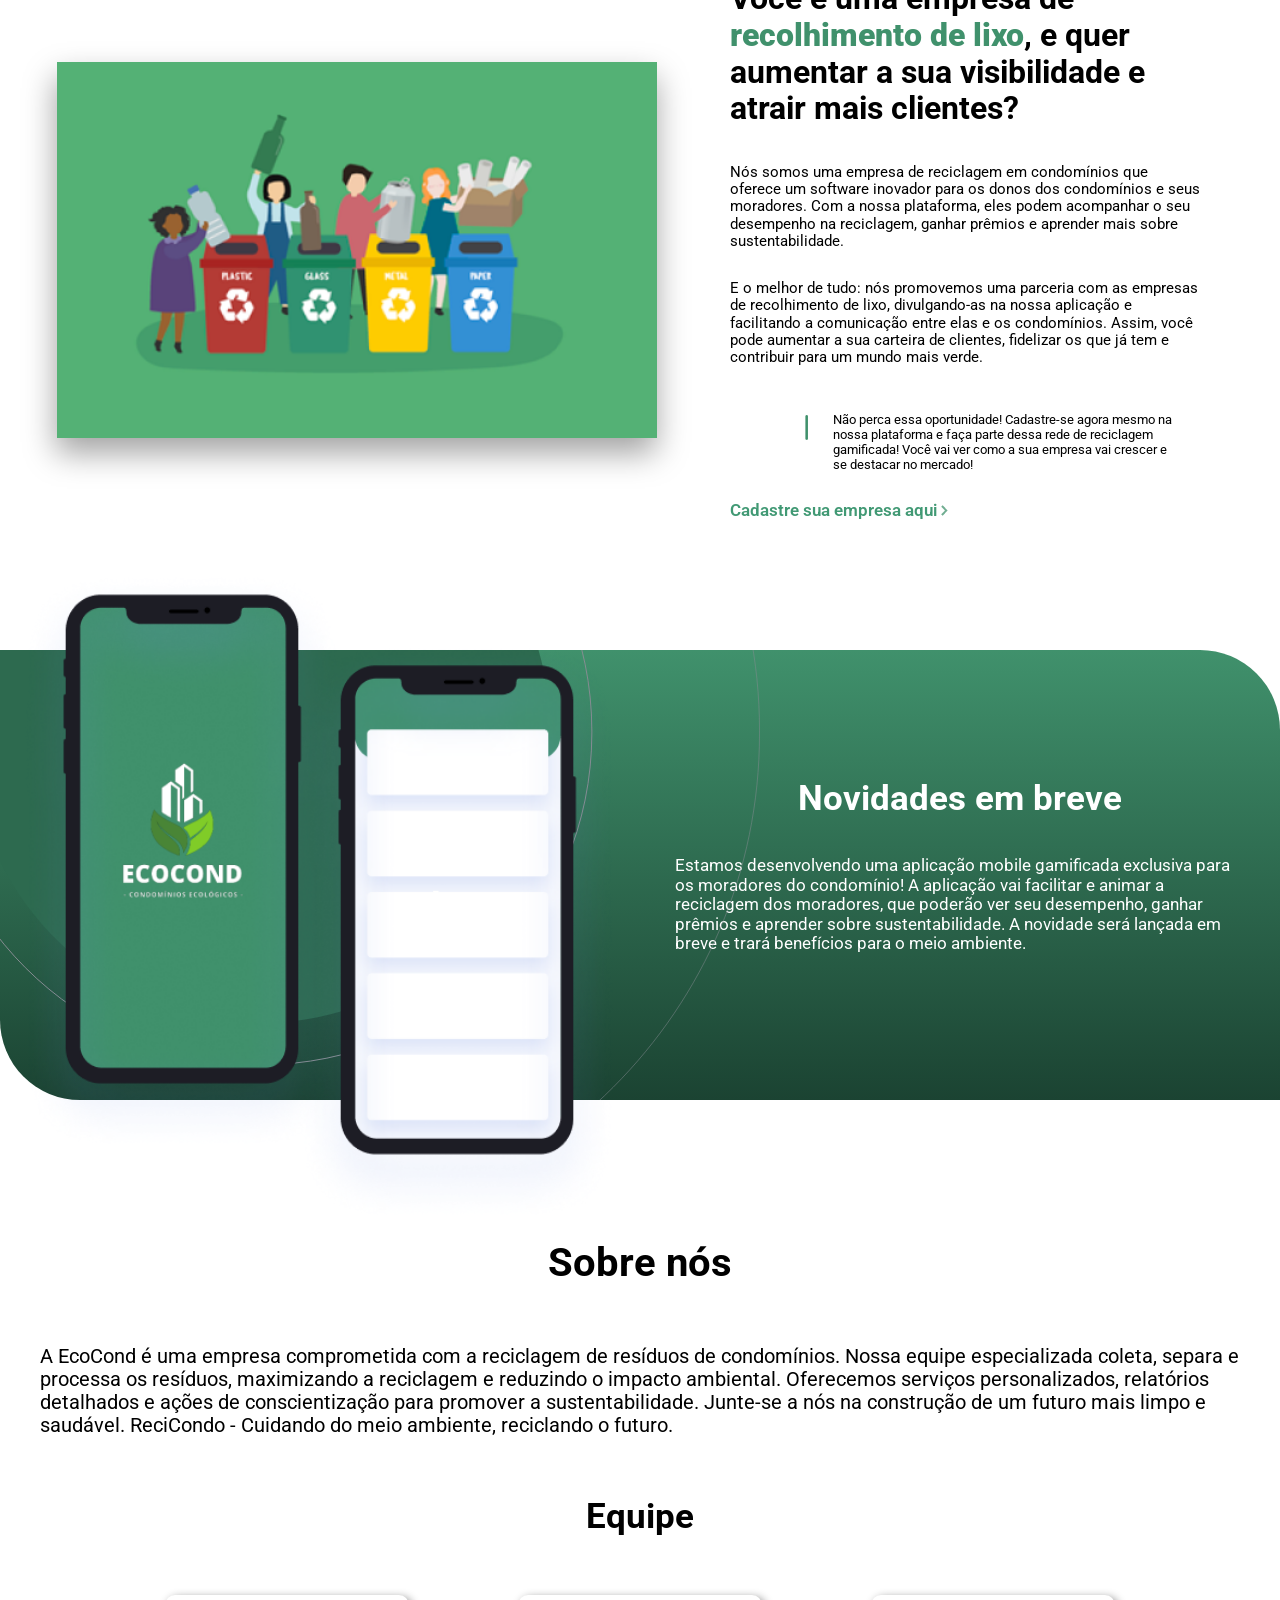
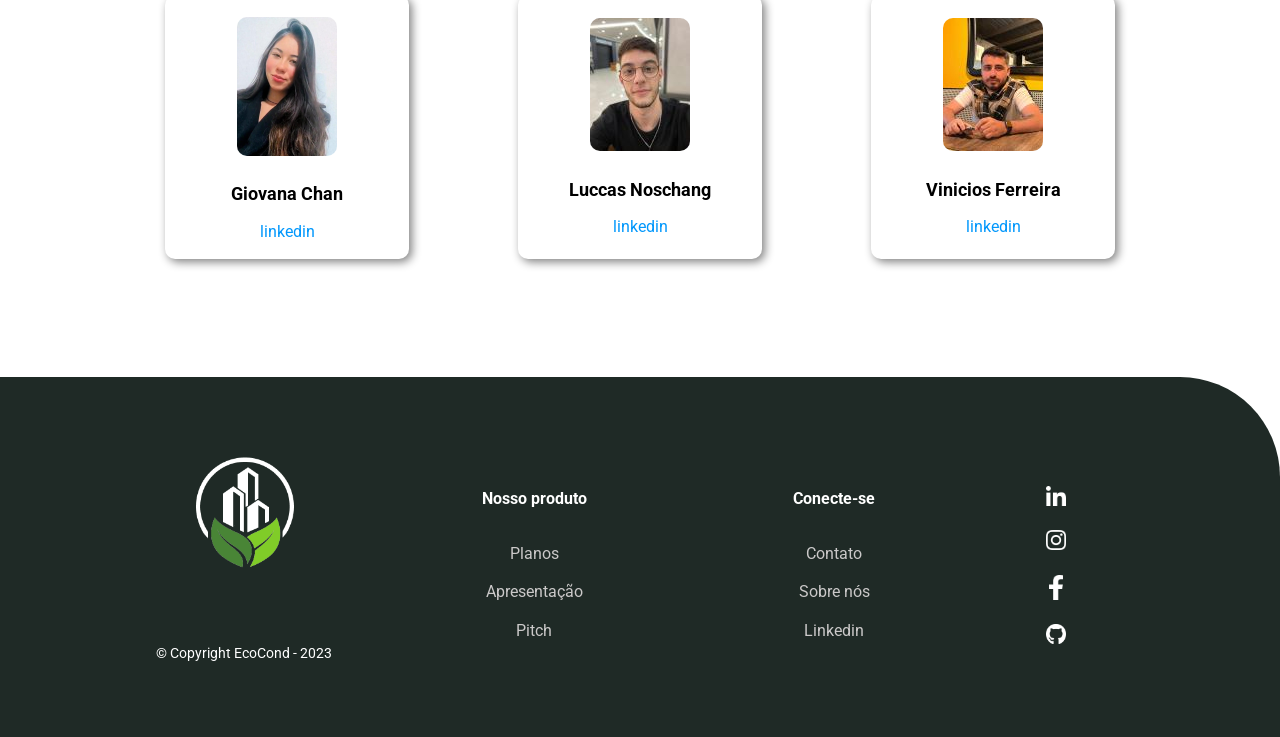
==== commit 1c22f811: "att" ====
--- a/index.html
+++ b/index.html
@@ -105,7 +105,7 @@
                 <div id="principal-esquerda">
                     
                     <div class="alinhamento">
-                        <h3 class="subtitulo-pagina">Visual <strong>fácil</strong> e <strong>ituitivo</strong></h3>
+                        <h3 class="subtitulo-pagina">Visual <strong>fácil</strong>, <strong>ituitivo</strong> e <strong>gamificado</strong></h3>
                         <p class="texto-pagina">Reciclar é uma ação poderosa que impacta positivamente o nosso planeta, e agora você pode levar essa transformação para o seu condomínio de forma prática e eficiente. Apresentamos a nossa empresa de software especializada em reciclagem, a solução perfeita para condomínios comprometidos com a sustentabilidade.</p>
                     </div>
                         
@@ -178,7 +178,6 @@
 <div class="divisão">
 </div>
 
-
 <div id="sobreNos">
     
     <div id="anchor"></div>
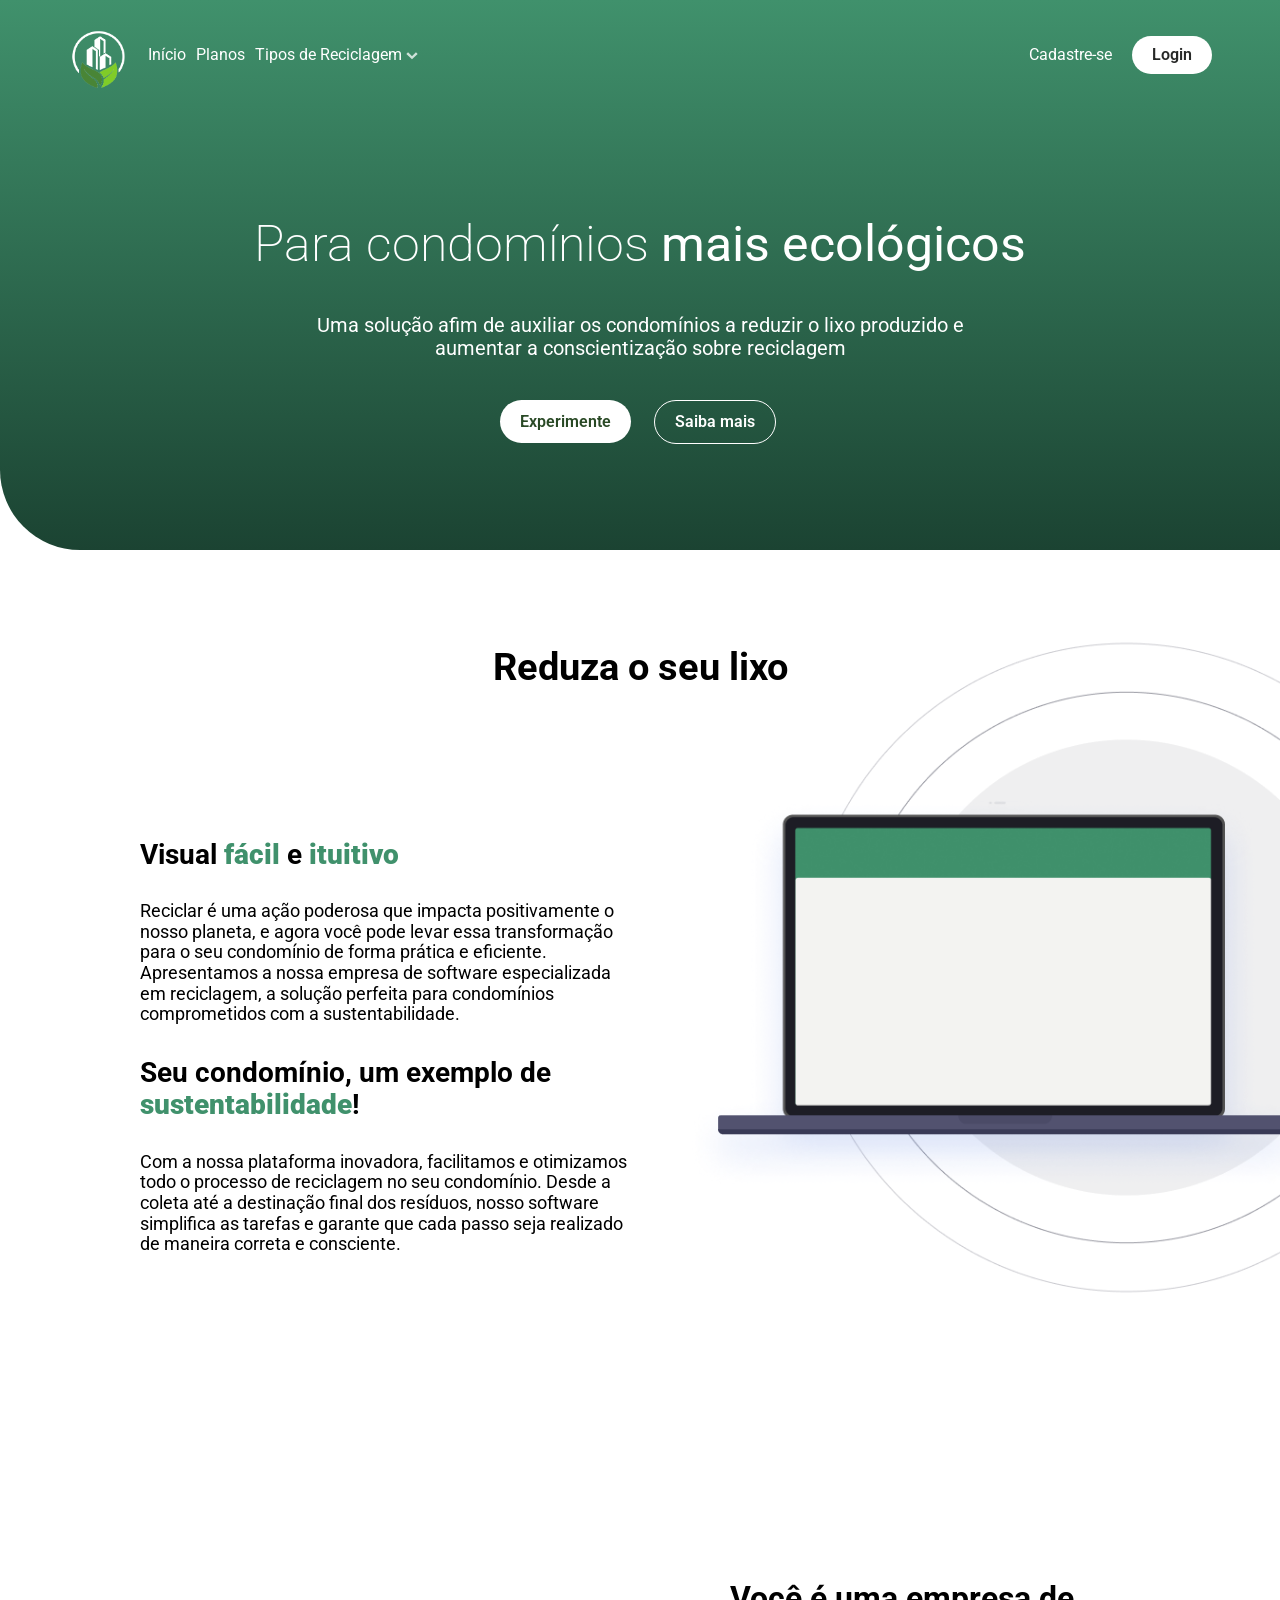
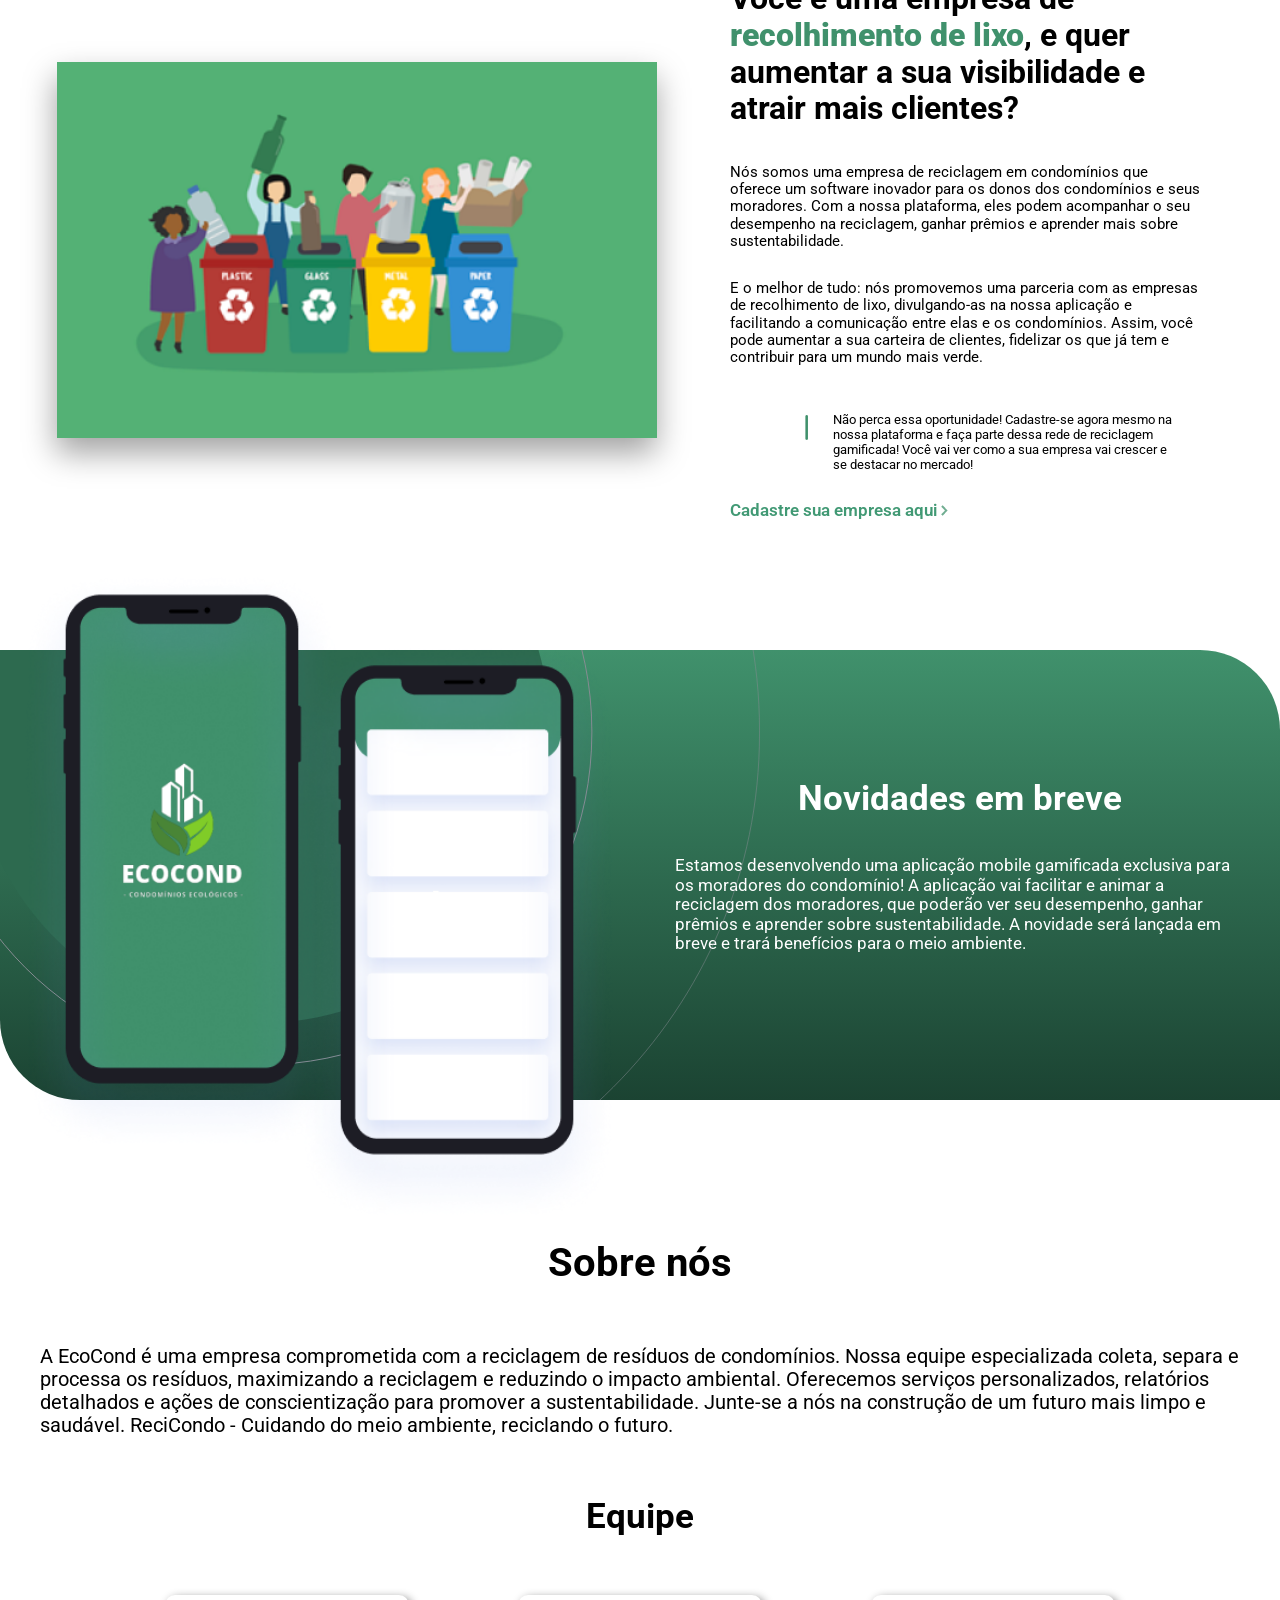
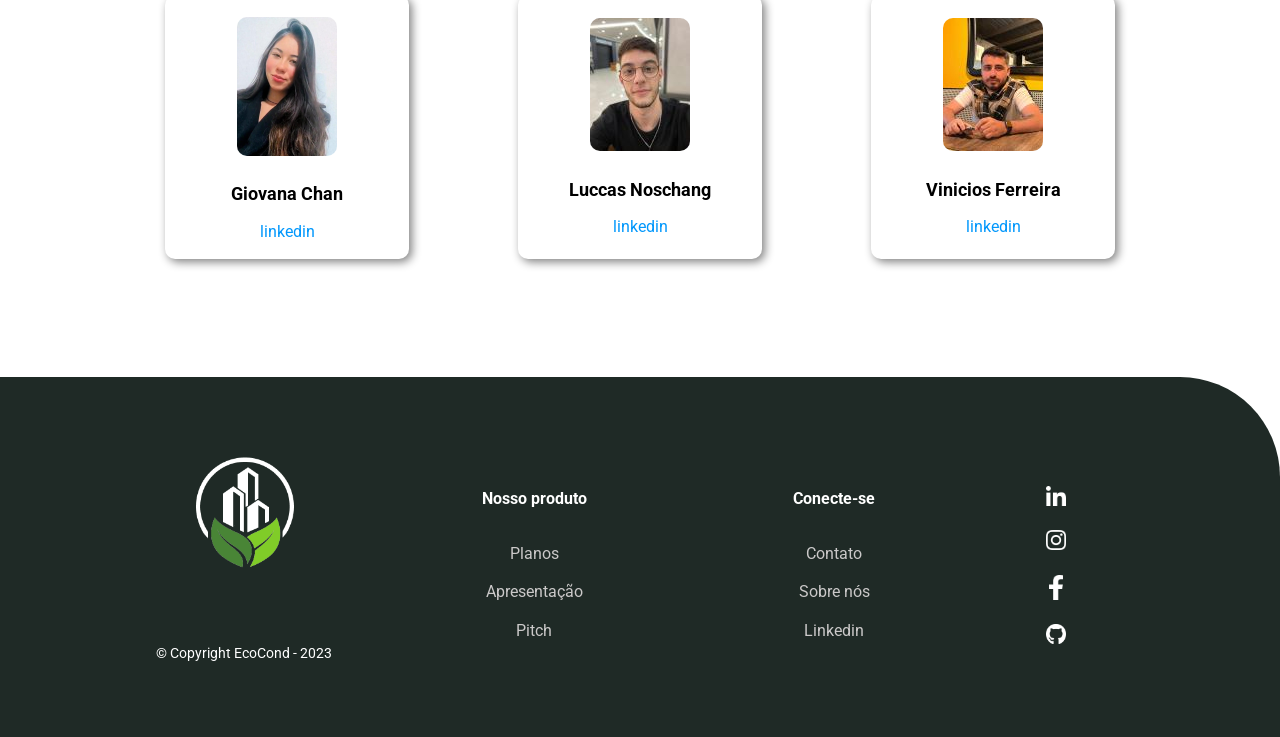
==== commit 446ceea4: "Merge branch 'main' of https://github.com/luccasnoschang/Site-SA" ====
--- a/index.html
+++ b/index.html
@@ -105,7 +105,7 @@
                 <div id="principal-esquerda">
                     
                     <div class="alinhamento">
-                        <h3 class="subtitulo-pagina">Visual <strong>fácil</strong>, <strong>ituitivo</strong> e <strong>gamificado</strong></h3>
+                        <h3 class="subtitulo-pagina">Visual <strong>fácil</strong> e <strong>ituitivo</strong></h3>
                         <p class="texto-pagina">Reciclar é uma ação poderosa que impacta positivamente o nosso planeta, e agora você pode levar essa transformação para o seu condomínio de forma prática e eficiente. Apresentamos a nossa empresa de software especializada em reciclagem, a solução perfeita para condomínios comprometidos com a sustentabilidade.</p>
                     </div>
                         
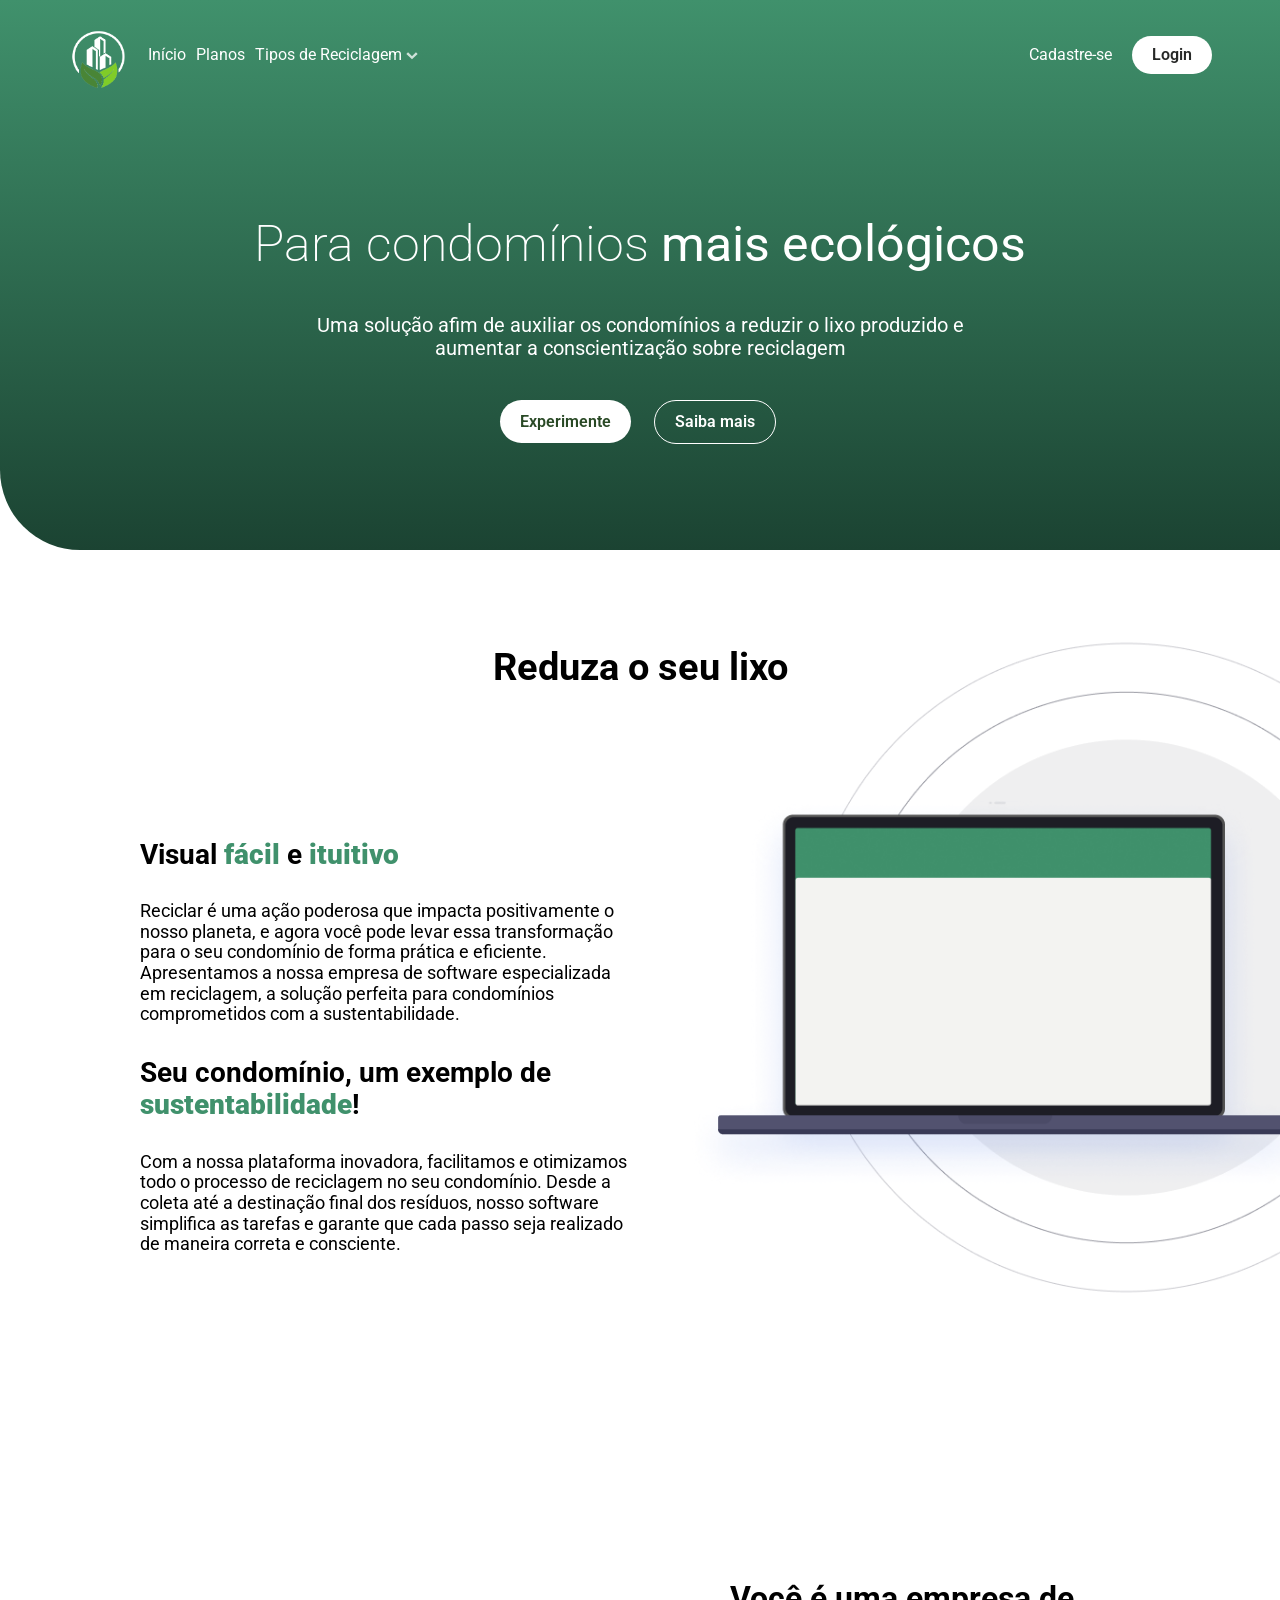
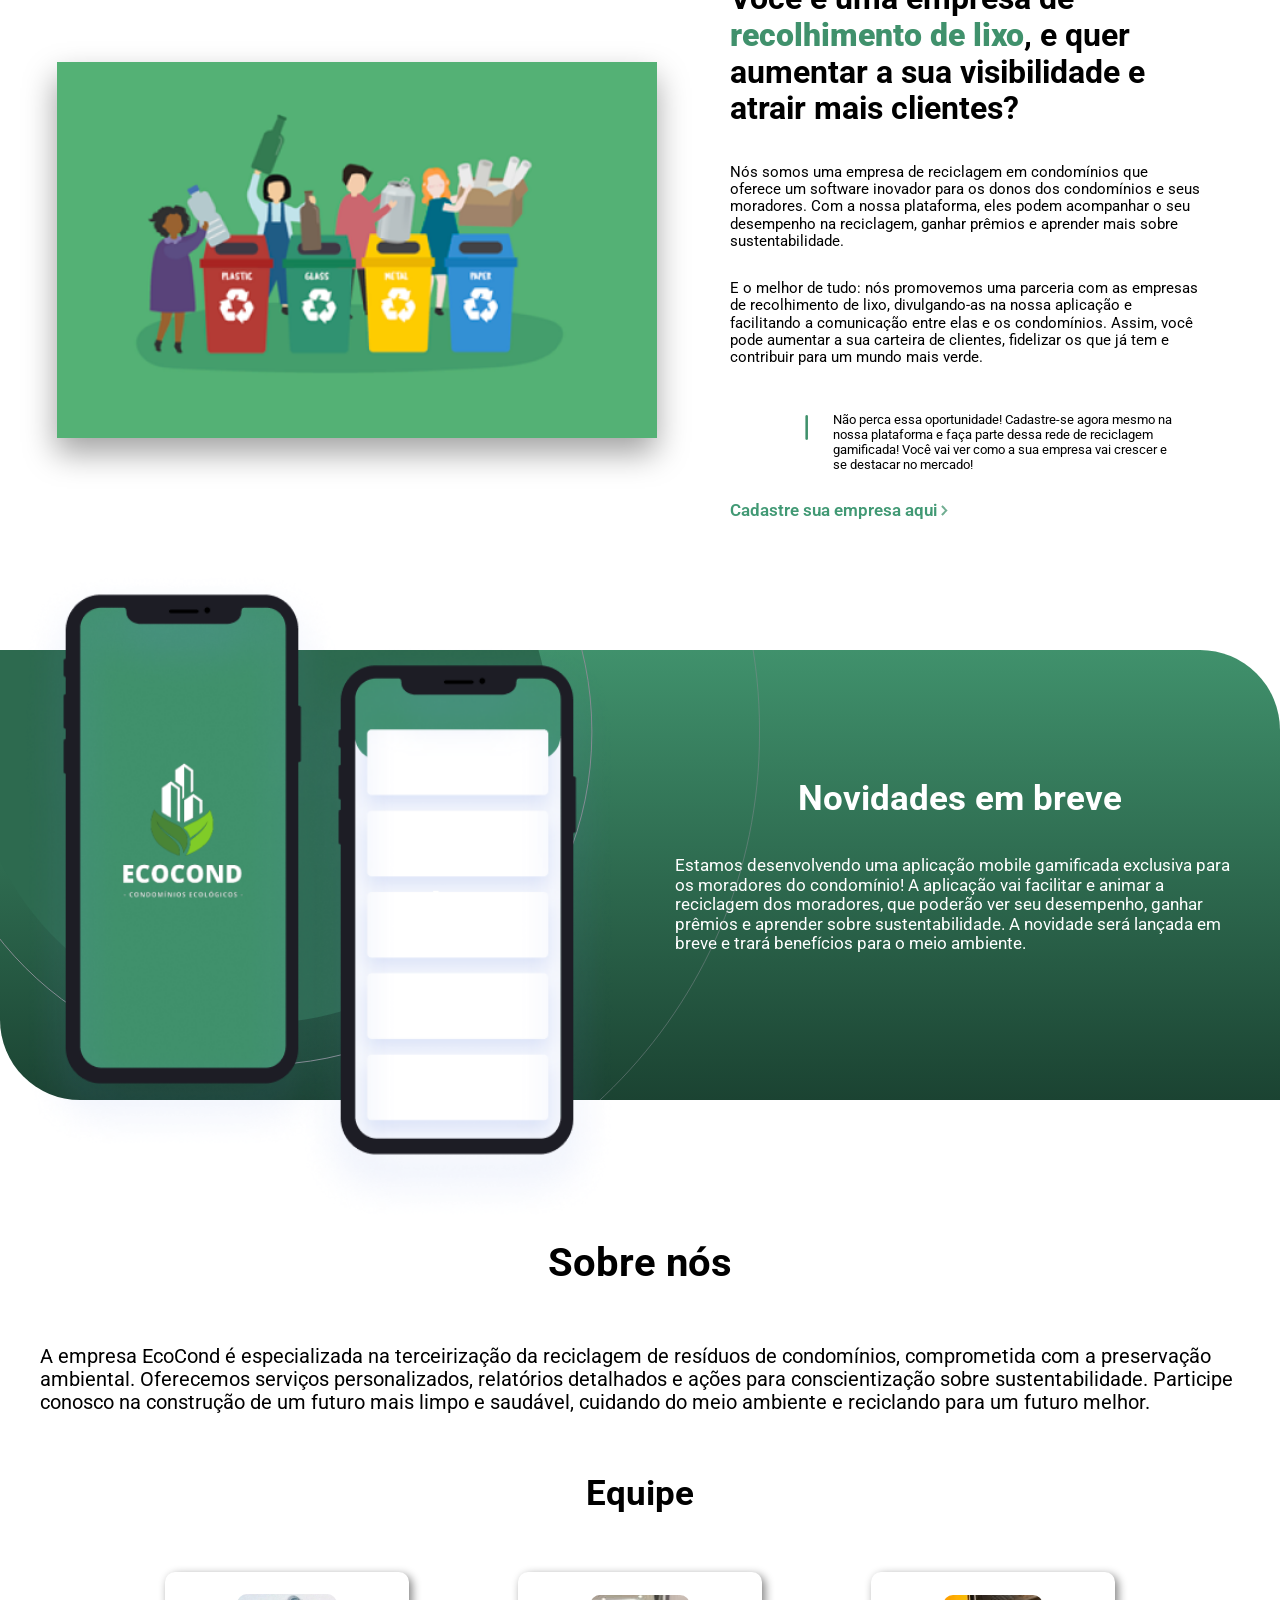
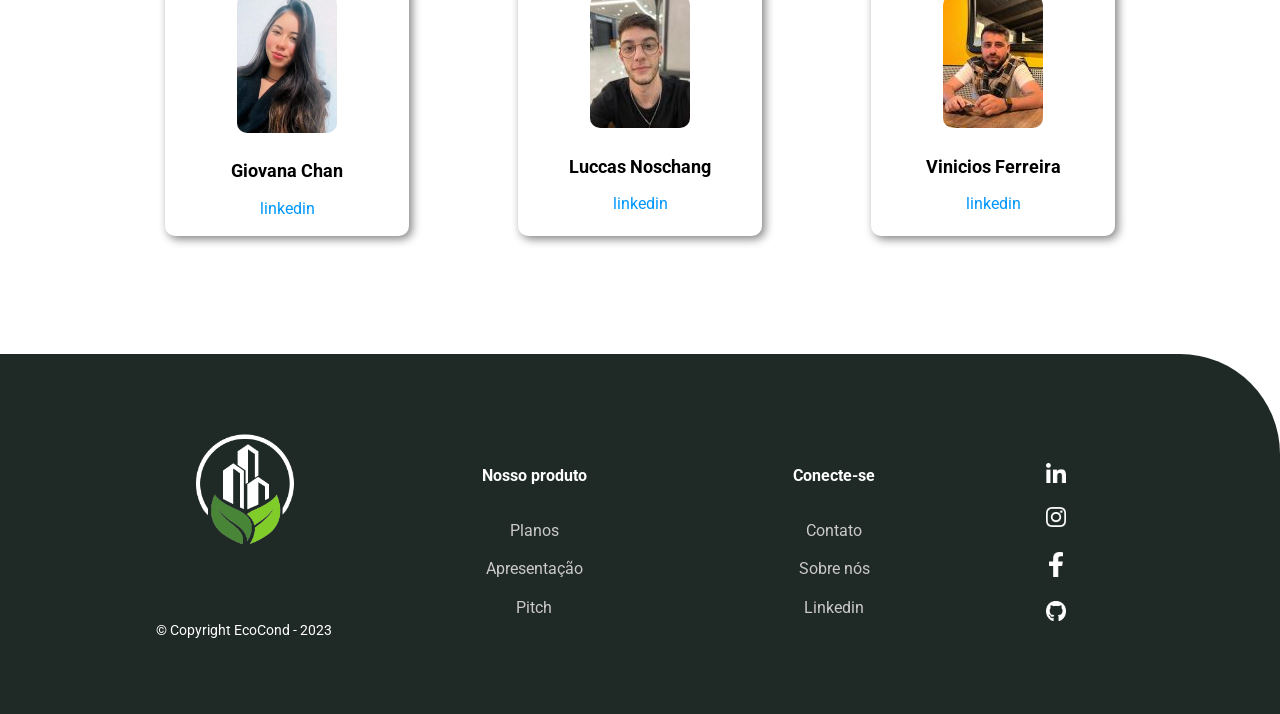
==== commit bbea970d: "mudando texto sobre nos" ====
--- a/index.html
+++ b/index.html
@@ -183,7 +183,7 @@
     <div id="anchor"></div>
         <p id="titulo-sobrenos">Sobre nós</p> 
         
-        <p class="textoSobre">A EcoCond é uma empresa comprometida com a reciclagem de resíduos de condomínios. Nossa equipe especializada coleta, separa e processa os resíduos, maximizando a reciclagem e reduzindo o impacto ambiental. Oferecemos serviços personalizados, relatórios detalhados e ações de conscientização para promover a sustentabilidade. Junte-se a nós na construção de um futuro mais limpo e saudável. ReciCondo - Cuidando do meio ambiente, reciclando o futuro.</p>
+        <p class="textoSobre">A empresa EcoCond é especializada na terceirização da reciclagem de resíduos de condomínios, comprometida com a preservação ambiental. Oferecemos serviços personalizados, relatórios detalhados e ações para conscientização sobre sustentabilidade. Participe conosco na construção de um futuro mais limpo e saudável, cuidando do meio ambiente e reciclando para um futuro melhor.</p>
     
         <h2 id="nomeEquipe">Equipe</h2>
     
